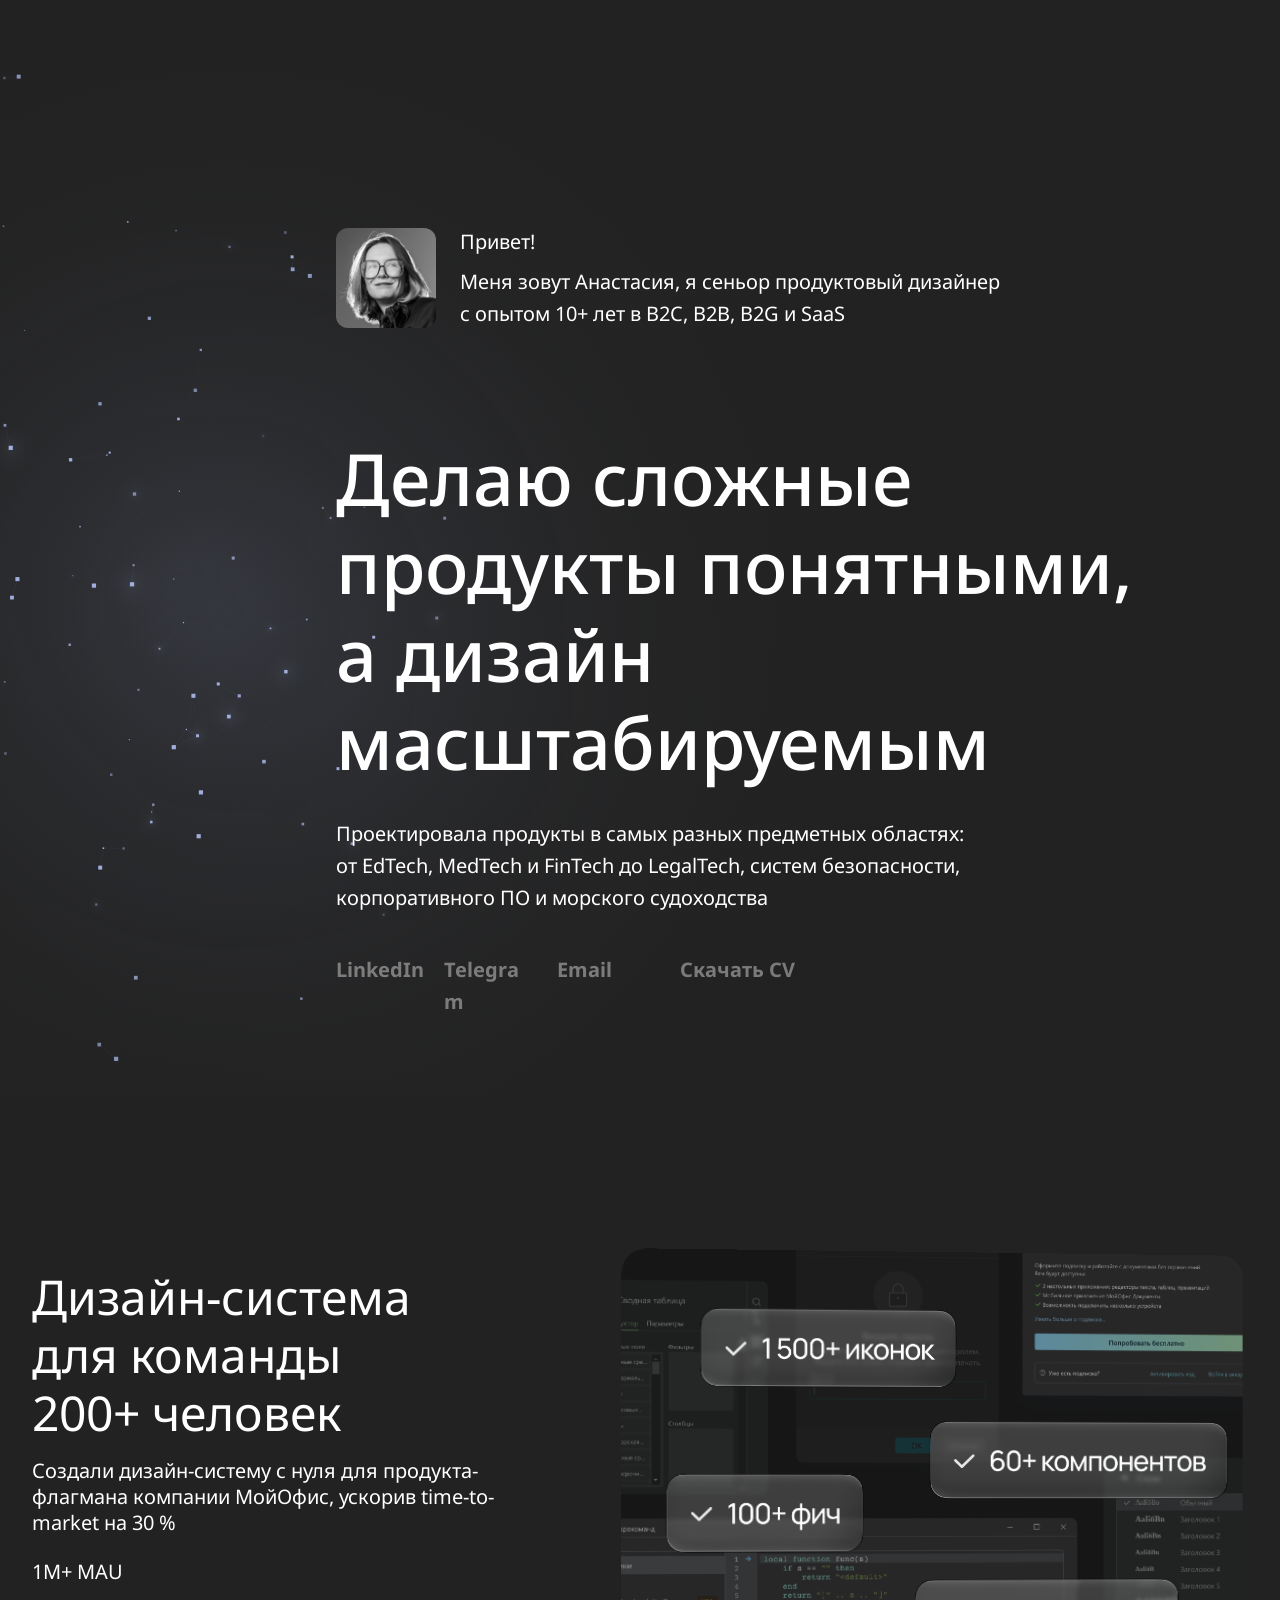
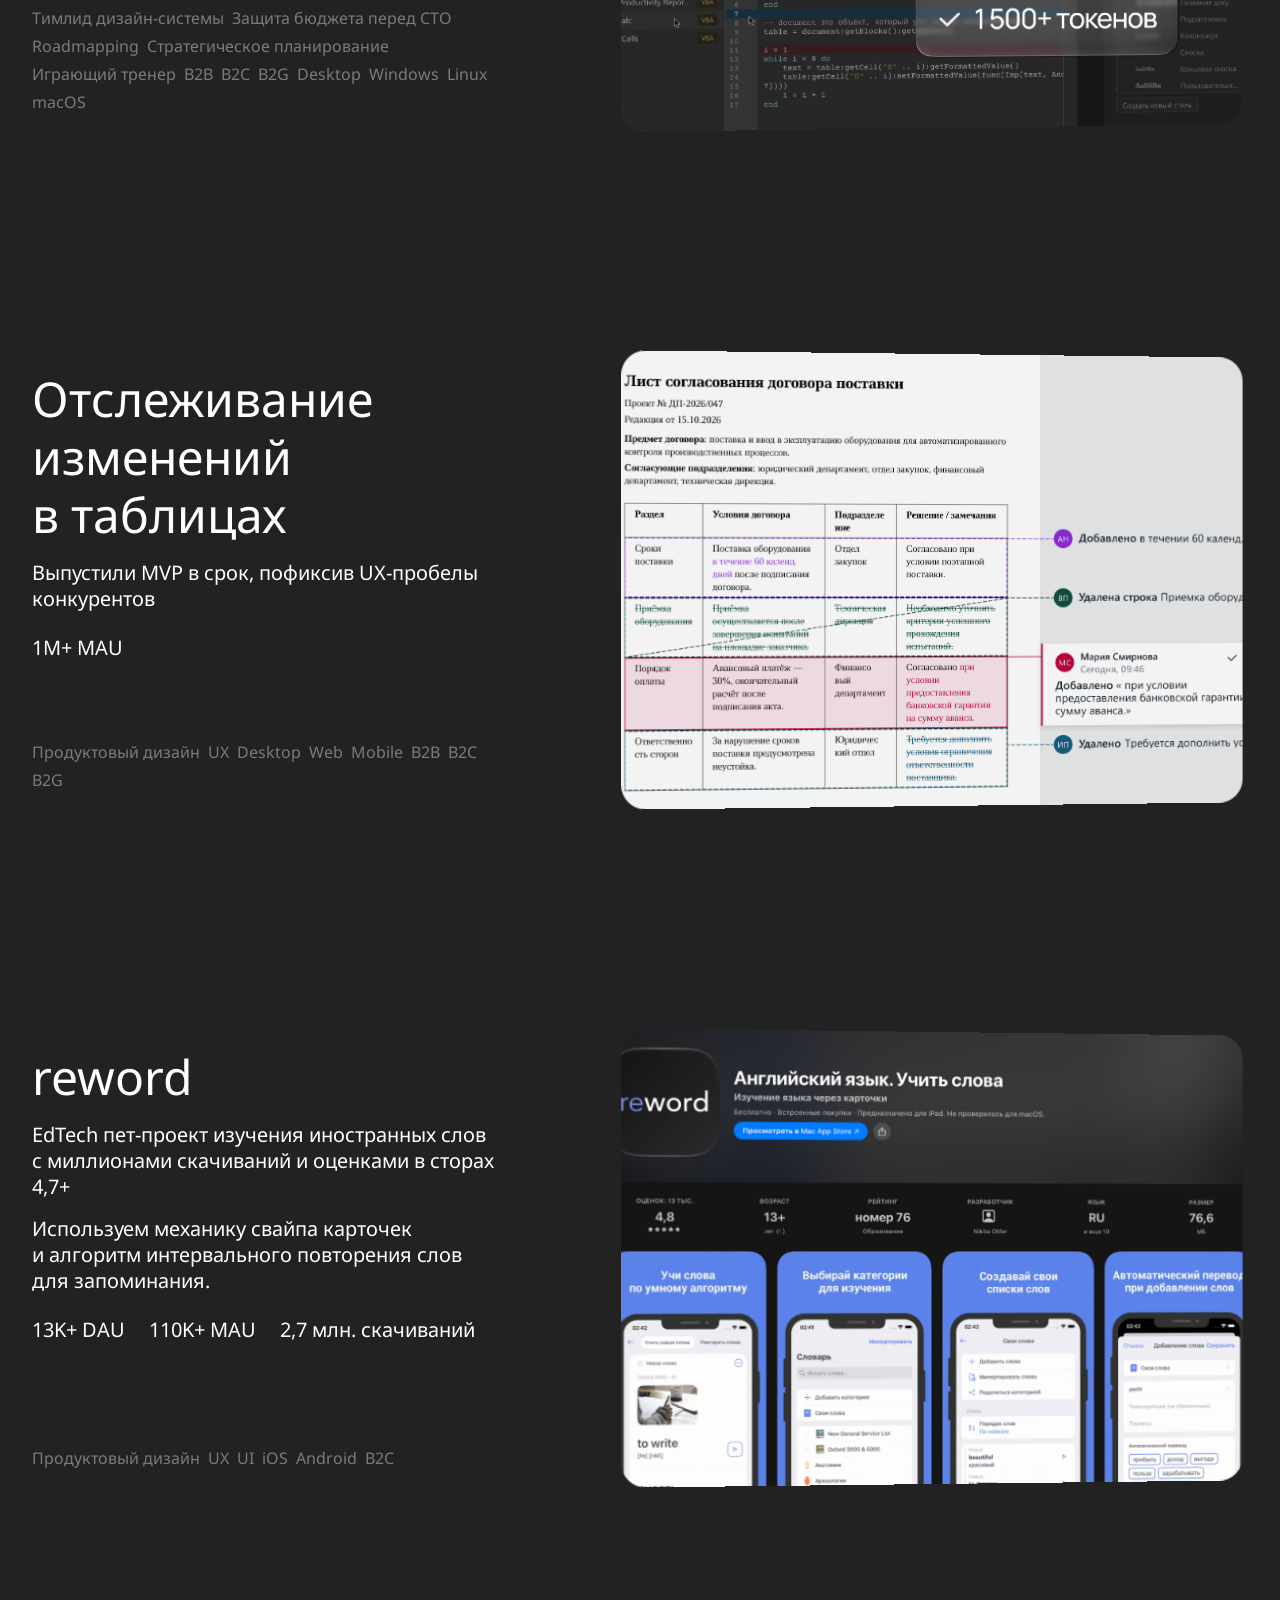
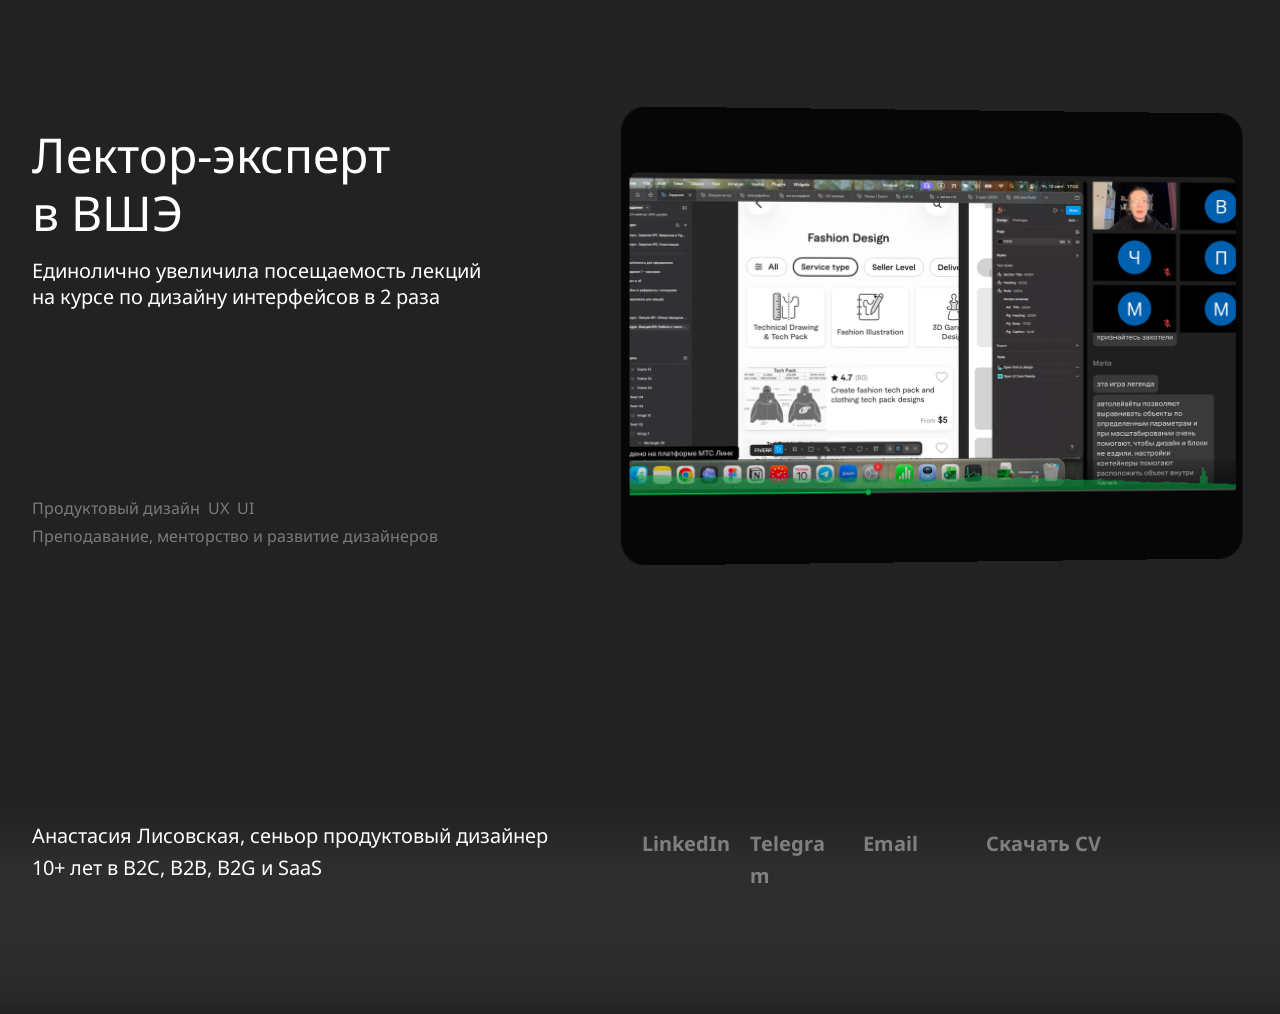
==== index.html @ 18bdf77b "feat: add confined cursor-reactive cloud animation" ====
<!doctype html>
<html lang="ru">
<head>
  <meta charset="UTF-8">
  <meta name="viewport" content="width=device-width, initial-scale=1">
  <meta name="description" content="Анастасия Лисовская — Senior Product Designer. Делаю сложные продукты понятными, а&nbsp;дизайн масштабируемым.">
  <meta name="theme-color" content="#222222">
  <title>Анастасия Лисовская — Senior Product Designer</title>
  <link rel="preload" href="assets/noto-sans.ttf" as="font" type="font/ttf" crossorigin>
  <link rel="stylesheet" href="styles.css">
</head>
<body>
  <div class="page">
    <main>
      <section class="intro" id="cloud" aria-labelledby="intro-title">
        <canvas class="cloud-canvas" id="cloud-canvas" aria-hidden="true"></canvas>
        <div class="greeting">
          <div class="portrait" role="img" aria-label="Анастасия Лисовская"></div>
          <div class="greeting-text">
            <p>Привет!</p>
            <p>Меня зовут Анастасия, я&nbsp;сеньор продуктовый дизайнер <br class="greeting-break">с&nbsp;опытом 10+&nbsp;лет в&nbsp;B2C, B2B, B2G и&nbsp;SaaS</p>
          </div>
        </div>
        <h1 id="intro-title">Делаю сложные продукты понятными, а&nbsp;дизайн масштабируемым</h1>
        <p class="intro-description">Проектировала продукты в&nbsp;самых разных предметных областях: от&nbsp;EdTech, MedTech и&nbsp;FinTech до&nbsp;LegalTech, систем безопасности, корпоративного ПО и&nbsp;морского судоходства</p>
        <div class="contact-links intro-contacts">
          <a class="contact-button" href="https://www.linkedin.com/in/anastasiia-lisovskaia-design/" target="_blank" rel="noopener noreferrer">LinkedIn</a><a class="contact-button" href="https://t.me/stasy721" target="_blank" rel="noopener noreferrer">Telegram</a><a class="contact-button" href="mailto:anastasiia.lisovskaia.design@gmail.com" target="_blank" rel="noopener noreferrer">Email</a><button class="contact-button cv" type="button" aria-disabled="true">Скачать CV</button>
        </div>
      </section>

      <div class="projects">
        <article class="project" aria-labelledby="system-title">
          <div class="project-content">
            <div class="project-body">
              <div class="project-description">
                <h2 id="system-title">Дизайн-система для&nbsp;команды 200+&nbsp;человек</h2>
                <p>Создали дизайн-систему с&nbsp;нуля для&nbsp;продукта-флагмана компании МойОфис, ускорив time-to-market на&nbsp;30&nbsp;%</p>
              </div>
              <p class="project-metrics">1M+ MAU</p>
            </div>
            <ul class="project-tags"><li>Тимлид дизайн-системы</li><li>Защита бюджета перед CTO</li><li>Roadmapping</li><li>Стратегическое планирование</li><li>Играющий тренер</li><li>B2B</li><li>B2C</li><li>B2G</li><li>Desktop</li><li>Windows</li><li>Linux</li><li>macOS</li></ul>
          </div>
          <a class="project-image image-system" id="cardDS" href="https://anastasiia-lisovskaia-design.notion.site/200-Time-to-market-30-3a8b2e41e605806e9840cd276e166ae3" target="_blank" rel="noopener noreferrer" aria-label="Дизайн-система МойОфис" data-notion-tooltip><div class="image-layer"></div></a>
        </article>

        <article class="project" aria-labelledby="tracking-title">
          <div class="project-content">
            <div class="project-body">
              <div class="project-description">
                <h2 id="tracking-title">Отслеживание изменений в&nbsp;таблицах</h2>
                <p>Выпустили MVP в&nbsp;срок, пофиксив UX-пробелы конкурентов</p>
              </div>
              <p class="project-metrics">1M+ MAU</p>
            </div>
            <ul class="project-tags"><li>Продуктовый дизайн</li><li>UX</li><li>Desktop</li><li>Web</li><li>Mobile</li><li>B2B</li><li>B2C</li><li>B2G</li></ul>
          </div>
          <a class="project-image image-tracking" id="cardTable" href="https://anastasiia-lisovskaia-design.notion.site/MVP-UX-3e8b2e41e60580f89541f365554902d6" target="_blank" rel="noopener noreferrer" aria-label="Отслеживание изменений в&nbsp;таблице документа" data-notion-tooltip><div class="image-layer"></div></a>
        </article>

        <article class="project" aria-labelledby="reword-title">
          <div class="project-content">
            <div class="project-body">
              <div class="project-description">
                <h2 id="reword-title">reword</h2>
                <p>EdTech пет-проект изучения иностранных слов с&nbsp;миллионами скачиваний и&nbsp;оценками в&nbsp;сторах 4,7+</p>
                <p>Используем механику свайпа карточек и&nbsp;алгоритм интервального повторения слов для&nbsp;запоминания.</p>
              </div>
              <ul class="project-metrics"><li>13K+ DAU</li><li>110K+ MAU</li><li>2,7&nbsp;млн.&nbsp;скачиваний</li></ul>
            </div>
            <ul class="project-tags"><li>Продуктовый дизайн</li><li>UX</li><li>UI</li><li>iOS</li><li>Android</li><li>B2C</li></ul>
          </div>
          <a class="project-image image-reword" id="cardReword" href="https://reword.app/ru/en" target="_blank" rel="noopener noreferrer" aria-label="Приложение reword для&nbsp;изучения иностранных слов"><div class="image-layer"></div></a>
        </article>

        <article class="project" aria-labelledby="hse-title">
          <div class="project-content">
            <div class="project-body">
              <div class="project-description">
                <h2 id="hse-title">Лектор-эксперт в&nbsp;ВШЭ</h2>
                <p>Единолично увеличила посещаемость лекций на&nbsp;курсе по&nbsp;дизайну интерфейсов в&nbsp;2&nbsp;раза</p>
              </div>
            </div>
            <ul class="project-tags"><li>Продуктовый дизайн</li><li>UX</li><li>UI</li><li>Преподавание, менторство и&nbsp;развитие дизайнеров</li></ul>
          </div>
          <div class="project-image image-hse" id="cardHSE" role="img" aria-label="Лекция по&nbsp;дизайну интерфейсов в&nbsp;ВШЭ"><div class="image-layer"></div></div>
        </article>
      </div>
    </main>

    <footer class="footer">
      <p>Анастасия Лисовская, сеньор продуктовый дизайнер<br>10+&nbsp;лет в&nbsp;B2C, B2B, B2G и&nbsp;SaaS</p>
      <div class="contact-links">
        <a class="contact-button" href="https://www.linkedin.com/in/anastasiia-lisovskaia-design/" target="_blank" rel="noopener noreferrer">LinkedIn</a><a class="contact-button" href="https://t.me/stasy721" target="_blank" rel="noopener noreferrer">Telegram</a><a class="contact-button" href="mailto:anastasiia.lisovskaia.design@gmail.com" target="_blank" rel="noopener noreferrer">Email</a><button class="contact-button cv" type="button" aria-disabled="true">Скачать CV</button>
      </div>
    </footer>
  </div>
  <div class="card-tooltip" id="notion-tooltip" role="tooltip" hidden>Читать в&nbsp;Notion</div>
  <script src="assets/vanilla-tilt.min.js" defer></script>
  <script src="assets/interactions.js" defer></script>
  <script src="assets/cloud-animation.js" defer></script>
</body>
</html>
---- styles.css ----
@font-face {
  font-family: "Noto Sans";
  src: url("assets/noto-sans.ttf") format("truetype");
  font-style: normal;
  font-weight: 100 900;
  font-display: swap;
}

* { box-sizing: border-box; }

html {
  background: #222;
  color: #fff;
  font-family: "Noto Sans", system-ui, sans-serif;
  font-size: 20px;
  font-synthesis: none;
  line-height: 26px;
  -webkit-font-smoothing: antialiased;
  -moz-osx-font-smoothing: grayscale;
}

body, h1, h2, p, ul { margin: 0; }
ul { padding: 0; list-style: none; }
h2 { font-weight: 400; font-size: 48px; line-height: 58px; }

.page { max-width: 1440px; margin-inline: auto; overflow-wrap: anywhere; }

.intro {
  min-height: 976px;
  padding: 226px 32px 70px calc(32px + (100% - 64px) / 4);
}

.greeting {
  display: flex;
  align-items: center;
  gap: 24px;
  max-width: 680px;
}

.portrait {
  flex: 0 0 100px;
  width: 100px;
  height: 100px;
  border-radius: 12px;
  background: url("assets/anastasia.png") 25.926% 0% / 112.273% no-repeat;
}

.greeting-text {
  display: flex;
  flex: 1;
  flex-direction: column;
  gap: 8px;
  min-width: 0;
  line-height: 32px;
}

h1 {
  margin-top: 104px;
  font-size: 72px;
  font-weight: 500;
  line-height: 88px;
}

.intro-description { max-width: 688px; margin-top: 32px; line-height: 32px; }

.contact-links {
  display: flex;
  flex-wrap: wrap;
  align-items: flex-start;
  gap: 0 20px;
  font-weight: 700;
  line-height: 32px;
}

.contact-links .contact-button { flex-shrink: 0; padding-block: 8px; }
.contact-links .contact-button:nth-child(1) { width: 88px; }
.contact-links .contact-button:nth-child(2) { width: 93px; }
.contact-links .contact-button:nth-child(3) { width: 55px; }
.contact-links .contact-button:nth-child(4) { width: 115px; }
.contact-links .cv { margin-left: 48px; }
.intro-contacts { margin-top: 32px; }

.projects { display: grid; gap: 226px; margin: 156px 32px 0; }

.project {
  display: grid;
  grid-template-columns: minmax(0, 544fr) minmax(0, 704fr);
  column-gap: 9.302325581%;
  min-height: 452px;
}

.project-content {
  display: flex;
  flex-direction: column;
  justify-content: space-between;
  gap: 24px;
  min-width: 0;
  padding-block: 16px;
}

.project-tags {
  display: flex;
  flex-wrap: wrap;
  align-items: flex-start;
  gap: 8px;
  font-size: 16px;
  line-height: 20px;
  opacity: 0.4;
}

.project-body { display: flex; flex-direction: column; gap: 24px; }
.project-description { display: flex; flex-direction: column; gap: 16px; }
.project-metrics { display: flex; flex-wrap: wrap; gap: 12px 24px; line-height: 24px; }

.project-image {
  position: relative;
  align-self: stretch;
  width: 100%;
  height: 100%;
  overflow: hidden;
  border-radius: 24px;
  background: #3c3c3c;
}

.image-layer { position: absolute; inset: 0; background-position: 50%; background-size: cover; }

.image-tracking .image-layer {
  inset: -38.938% -33.736% -6.637% -32.884%;
  background-image: url("assets/tracking.png");
  opacity: 0.94;
}

.image-system .image-layer { background-image: url("assets/design-system.png"); }

.image-reword .image-layer {
  top: -1.327433628%;
  bottom: auto;
  height: 194.690265487%;
  background-image: url("assets/reword.png");
}

.image-hse { background: #060606; }
.image-hse .image-layer {
  inset: 14.381% 1.163% 14.159% 1.308%;
  border-radius: 8px;
  background-image: url("assets/hse.png");
}

.footer {
  display: grid;
  grid-template-columns: minmax(0, 656fr) minmax(0, 688fr);
  gap: 32px;
  min-height: 226px;
  margin-top: 226px;
  padding: 32px;
  background-image: linear-gradient(180deg in oklab, #222222 0.01%, 22.05%, #2d2d2d 32.41%, 92.07%, #222222 99.99%);
  line-height: 32px;
}

.footer p { max-width: 656px; }

@media (max-width: 1023px) {
  .greeting-break { display: none; }
  .intro { min-height: 0; padding: 126px 32px 70px; }
  .projects { gap: 126px; margin-top: 126px; }
  .project { grid-template-columns: minmax(0, 1fr); gap: 32px; min-height: 0; }
  .project-content { gap: 32px; }
  .project-image { height: auto; aspect-ratio: 688 / 452; }
  .footer { grid-template-columns: minmax(0, 1fr); gap: 24px; margin-top: 126px; }
}

@media (max-width: 767px) {
  .intro { padding: 64px 16px 0; }
  .greeting { flex-wrap: wrap; }
  .greeting-text { flex-basis: 210px; }
  h1 { margin-top: 56px; font-size: 32px; line-height: 40px; }
  h2 { font-size: 32px; line-height: 40px; }
  .contact-links { row-gap: 8px; }
  .contact-links .cv { margin-left: 0; }
  .projects { gap: 80px; margin: 80px 16px 0; }
  .footer { margin-top: 80px; padding: 32px 16px; }
}

.contact-button {
  border: 0;
  border-radius: 0;
  margin: 0;
  padding-inline: 0;
  background: none;
  color: inherit;
  font: inherit;
  text-align: left;
  text-decoration: none;
  opacity: 0.4;
  transition: opacity 200ms ease-out;
}

a.contact-button, a.project-image { cursor: pointer; }
a.project-image { color: inherit; text-decoration: none; }
.project-image.tilt-enabled { touch-action: none; -webkit-touch-callout: none; }
.page { overflow-x: clip; }
.contact-button:active, .contact-button:focus-visible { opacity: 1; }
.contact-button:focus-visible, a.project-image:focus-visible { outline: 2px solid currentColor; outline-offset: 4px; }

@media (hover: hover) and (pointer: fine) {
  .contact-button:hover { opacity: 1; }
}

@media (hover: none), (pointer: coarse) {
  .contact-button:active { transition: none; }
}

@media (prefers-reduced-motion: reduce) {
  .contact-button { transition: none; }
}

.card-tooltip {
  position: fixed;
  z-index: 1000;
  width: max-content;
  max-width: calc(100vw - 16px);
  padding: 6px 12px;
  border-radius: 4px;
  background: linear-gradient(90deg in oklab, #222222 0%, #272727 50%, #222222 100%);
  box-shadow: 0 2px 12px #00000066;
  color: #fff;
  font-size: 14px;
  font-weight: 400;
  line-height: 20px;
  pointer-events: none;
}

/* Ambient layer stays inside the first-slide cloud frame. */
.intro {
  position: relative;
  isolation: isolate;
  overflow: clip;
}

.cloud-canvas {
  position: absolute;
  inset: 0;
  z-index: -1;
  display: block;
  width: 100%;
  height: 100%;
  border-radius: inherit;
  pointer-events: none;
}
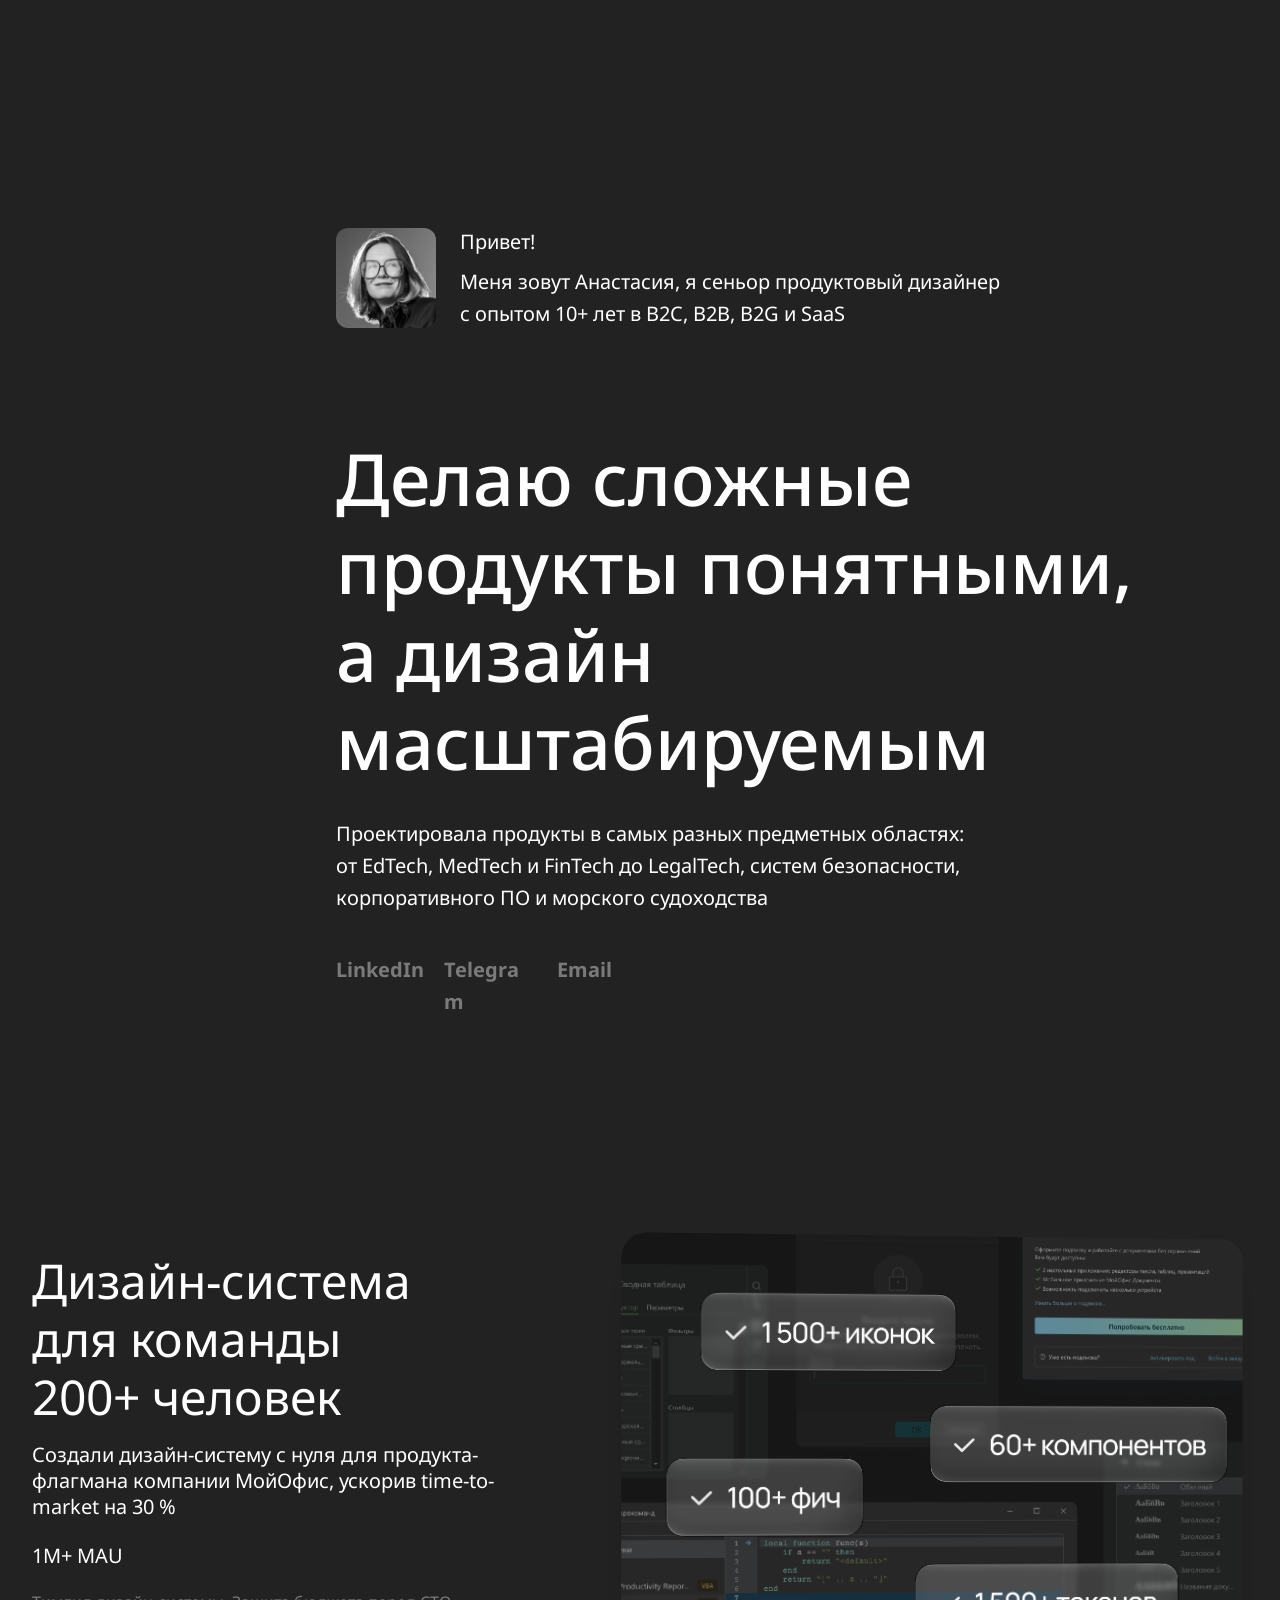
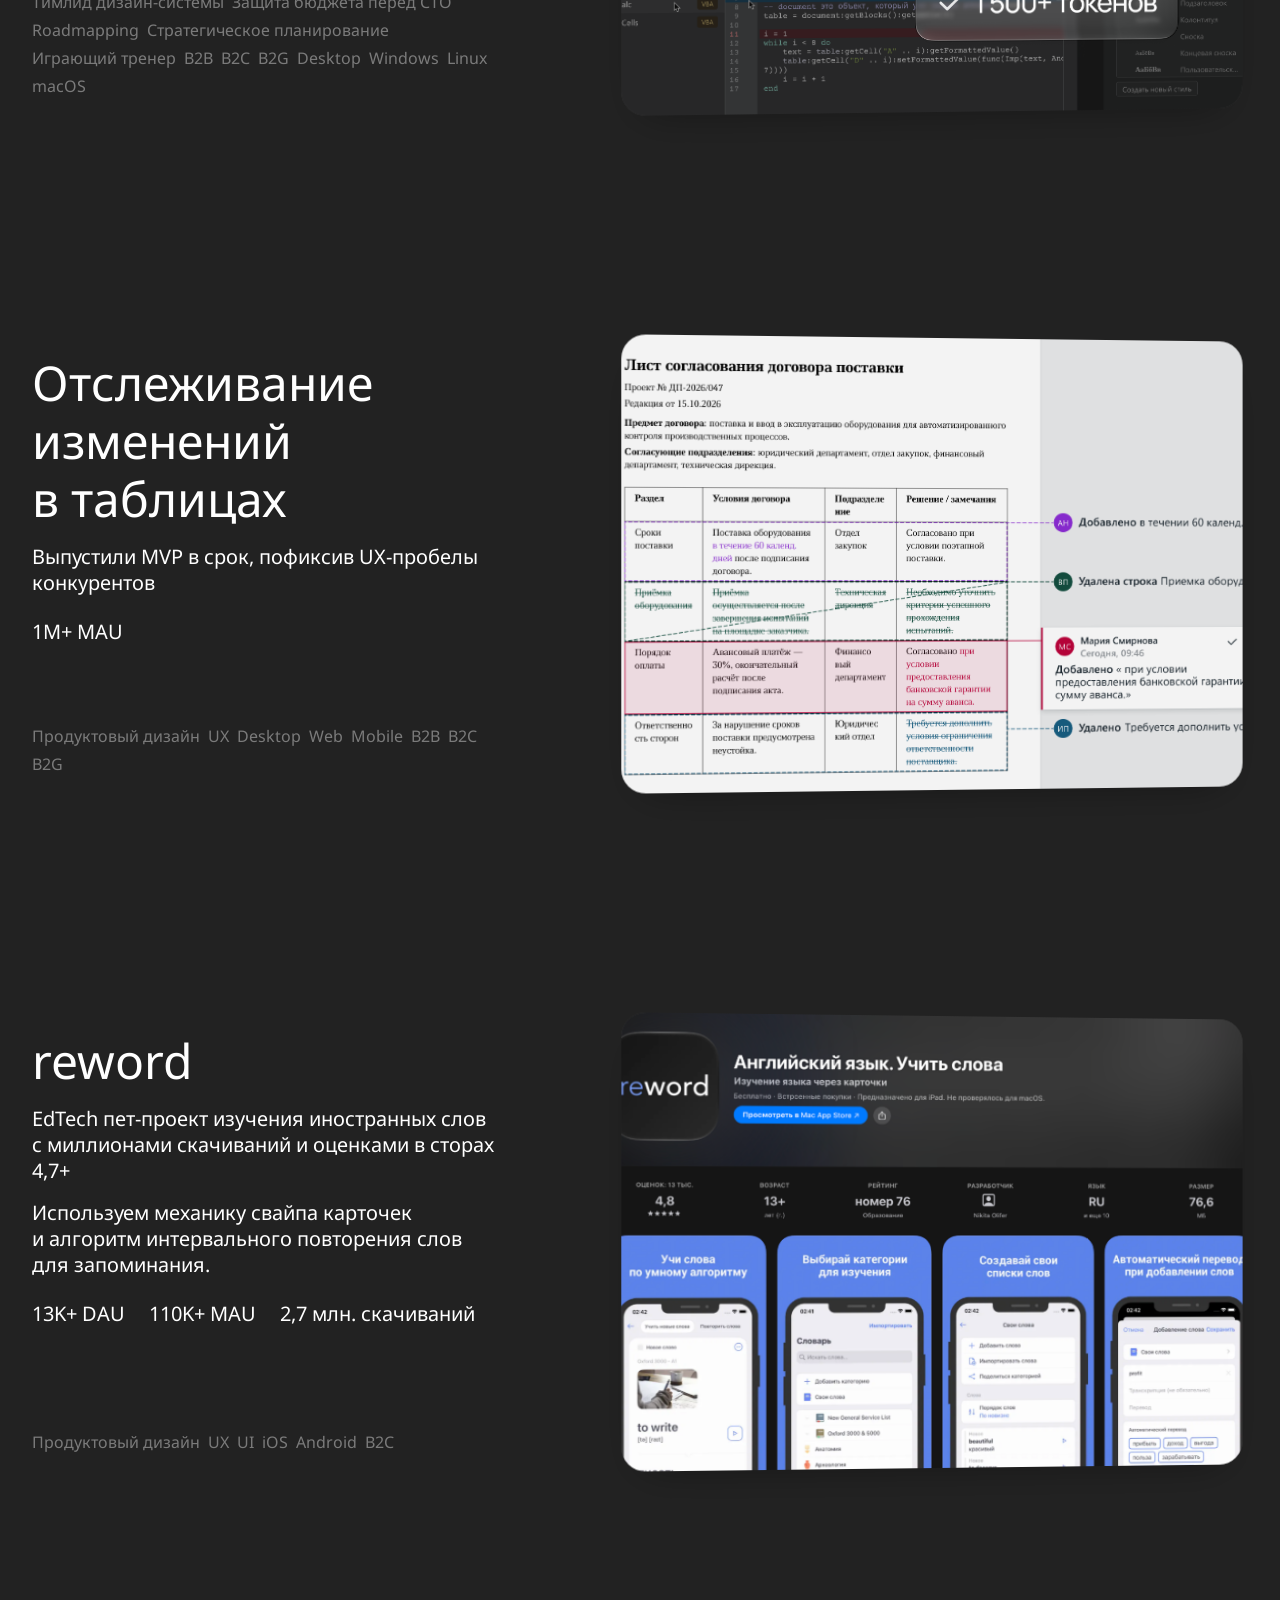
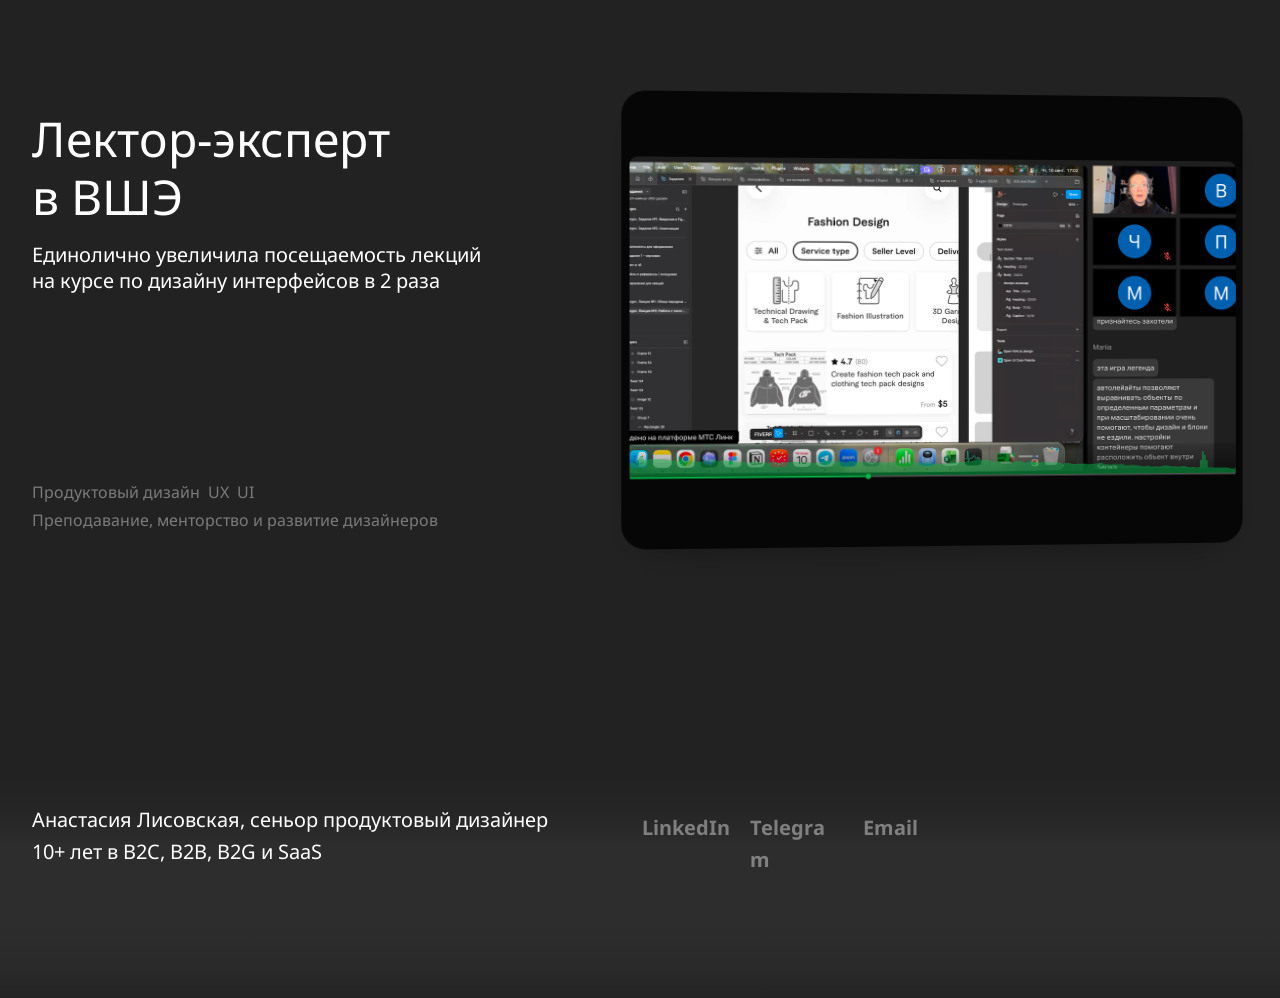
==== commit 1c67fd9b: "fix: remove download CV buttons and exclusive styles" ====
--- a/index.html
+++ b/index.html
@@ -24,7 +24,7 @@
         <h1 id="intro-title">Делаю сложные продукты понятными, а&nbsp;дизайн масштабируемым</h1>
         <p class="intro-description">Проектировала продукты в&nbsp;самых разных предметных областях: от&nbsp;EdTech, MedTech и&nbsp;FinTech до&nbsp;LegalTech, систем безопасности, корпоративного ПО и&nbsp;морского судоходства</p>
         <div class="contact-links intro-contacts">
-          <a class="contact-button" href="https://www.linkedin.com/in/anastasiia-lisovskaia-design/" target="_blank" rel="noopener noreferrer">LinkedIn</a><a class="contact-button" href="https://t.me/stasy721" target="_blank" rel="noopener noreferrer">Telegram</a><a class="contact-button" href="mailto:anastasiia.lisovskaia.design@gmail.com" target="_blank" rel="noopener noreferrer">Email</a><button class="contact-button cv" type="button" aria-disabled="true">Скачать CV</button>
+          <a class="contact-button" href="https://www.linkedin.com/in/anastasiia-lisovskaia-design/" target="_blank" rel="noopener noreferrer">LinkedIn</a><a class="contact-button" href="https://t.me/stasy721" target="_blank" rel="noopener noreferrer">Telegram</a><a class="contact-button" href="mailto:anastasiia.lisovskaia.design@gmail.com" target="_blank" rel="noopener noreferrer">Email</a>
         </div>
       </section>
 
@@ -90,7 +90,7 @@
     <footer class="footer">
       <p>Анастасия Лисовская, сеньор продуктовый дизайнер<br>10+&nbsp;лет в&nbsp;B2C, B2B, B2G и&nbsp;SaaS</p>
       <div class="contact-links">
-        <a class="contact-button" href="https://www.linkedin.com/in/anastasiia-lisovskaia-design/" target="_blank" rel="noopener noreferrer">LinkedIn</a><a class="contact-button" href="https://t.me/stasy721" target="_blank" rel="noopener noreferrer">Telegram</a><a class="contact-button" href="mailto:anastasiia.lisovskaia.design@gmail.com" target="_blank" rel="noopener noreferrer">Email</a><button class="contact-button cv" type="button" aria-disabled="true">Скачать CV</button>
+        <a class="contact-button" href="https://www.linkedin.com/in/anastasiia-lisovskaia-design/" target="_blank" rel="noopener noreferrer">LinkedIn</a><a class="contact-button" href="https://t.me/stasy721" target="_blank" rel="noopener noreferrer">Telegram</a><a class="contact-button" href="mailto:anastasiia.lisovskaia.design@gmail.com" target="_blank" rel="noopener noreferrer">Email</a>
       </div>
     </footer>
   </div>
--- a/styles.css
+++ b/styles.css
@@ -23,10 +23,10 @@
 ul { padding: 0; list-style: none; }
 h2 { font-weight: 400; font-size: 48px; line-height: 58px; }
 
-.page { max-width: 1440px; margin-inline: auto; overflow-wrap: anywhere; }
+.page { margin-inline: auto; overflow-wrap: anywhere; }
 
 .intro {
-  min-height: 976px;
+  min-height: 1032px;
   padding: 226px 32px 70px calc(32px + (100% - 64px) / 4);
 }
 
@@ -76,11 +76,9 @@
 .contact-links .contact-button:nth-child(1) { width: 88px; }
 .contact-links .contact-button:nth-child(2) { width: 93px; }
 .contact-links .contact-button:nth-child(3) { width: 55px; }
-.contact-links .contact-button:nth-child(4) { width: 115px; }
-.contact-links .cv { margin-left: 48px; }
 .intro-contacts { margin-top: 32px; }
 
-.projects { display: grid; gap: 226px; margin: 156px 32px 0; }
+.projects { display: grid; gap: 226px; margin: 140px 32px 0; }
 
 .project {
   display: grid;
@@ -119,6 +117,7 @@
   height: 100%;
   overflow: hidden;
   border-radius: 24px;
+  box-shadow: 0 16px 44px -20px #00000066;
   background: #3c3c3c;
 }
 
@@ -133,9 +132,7 @@
 .image-system .image-layer { background-image: url("assets/design-system.png"); }
 
 .image-reword .image-layer {
-  top: -1.327433628%;
-  bottom: auto;
-  height: 194.690265487%;
+  inset: -1.327% 0 -93.363%;
   background-image: url("assets/reword.png");
 }
 
@@ -176,7 +173,6 @@
   h1 { margin-top: 56px; font-size: 32px; line-height: 40px; }
   h2 { font-size: 32px; line-height: 40px; }
   .contact-links { row-gap: 8px; }
-  .contact-links .cv { margin-left: 0; }
   .projects { gap: 80px; margin: 80px 16px 0; }
   .footer { margin-top: 80px; padding: 32px 16px; }
 }
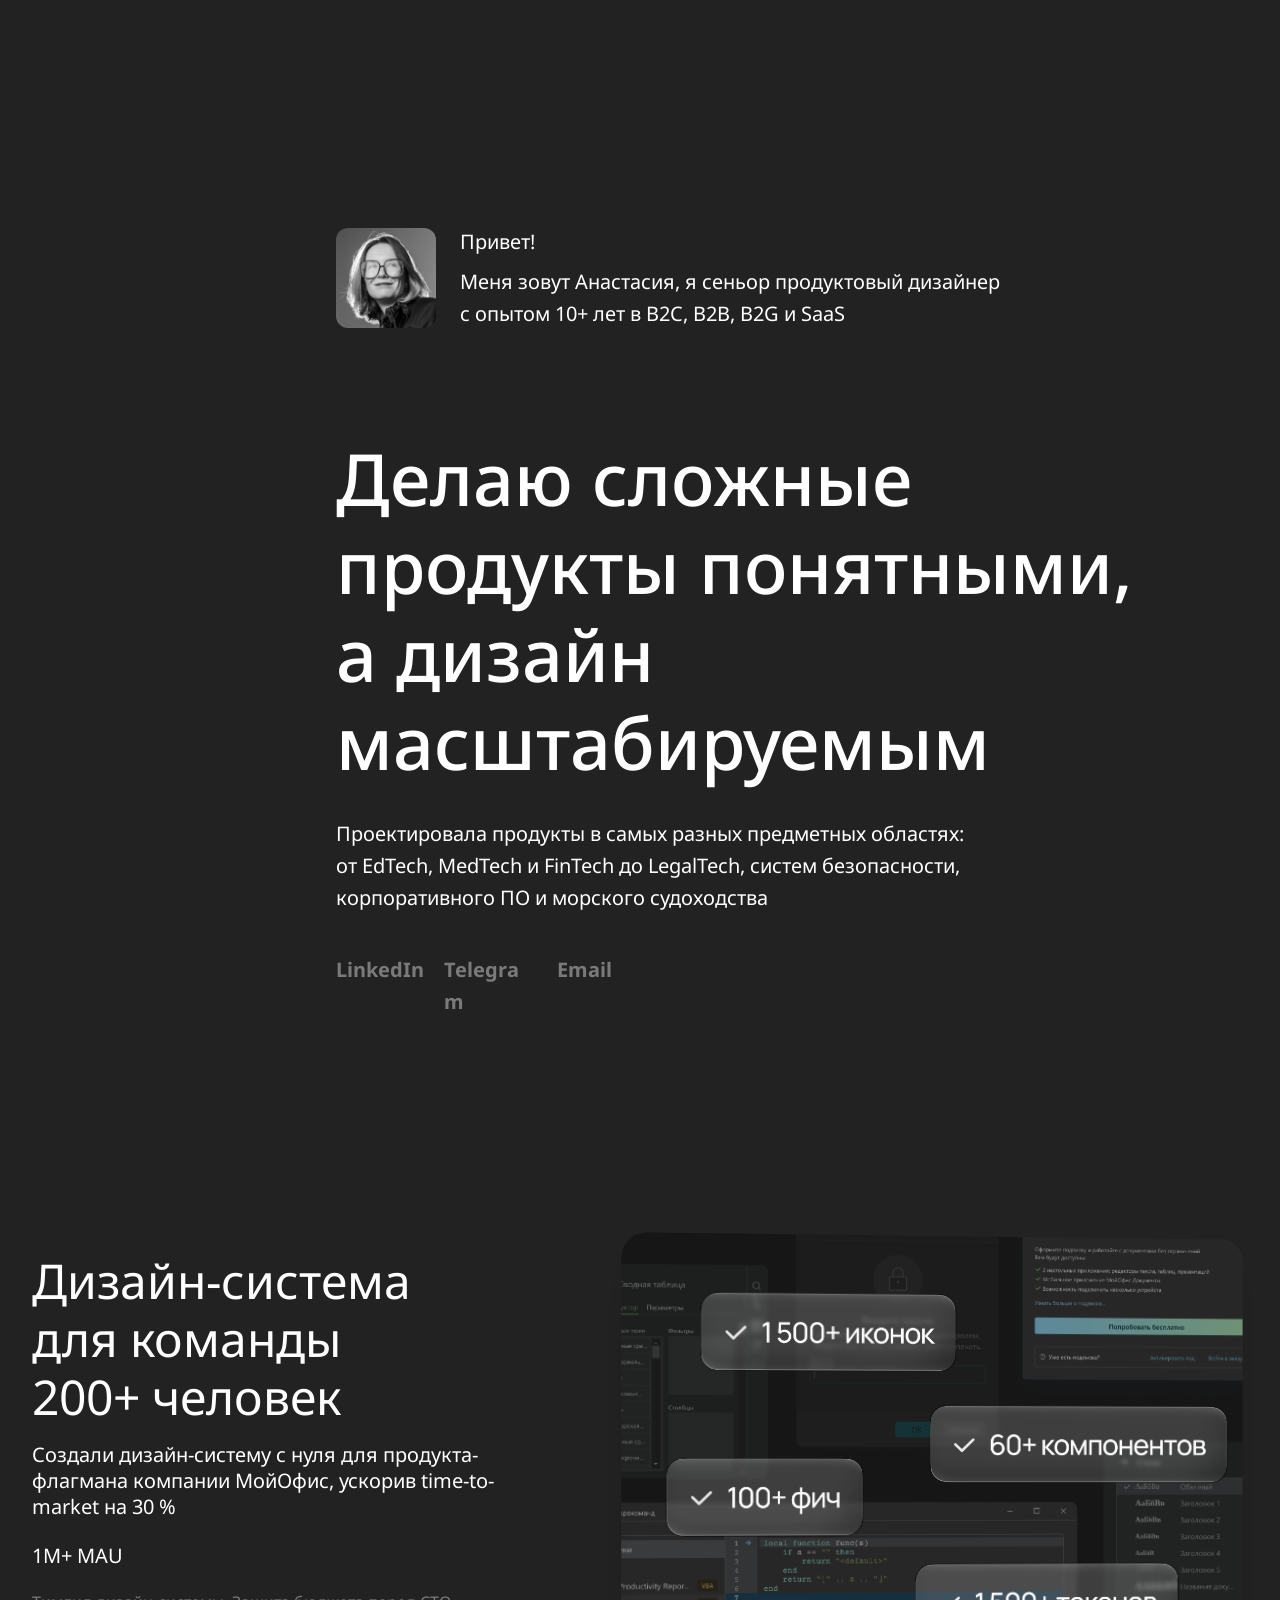
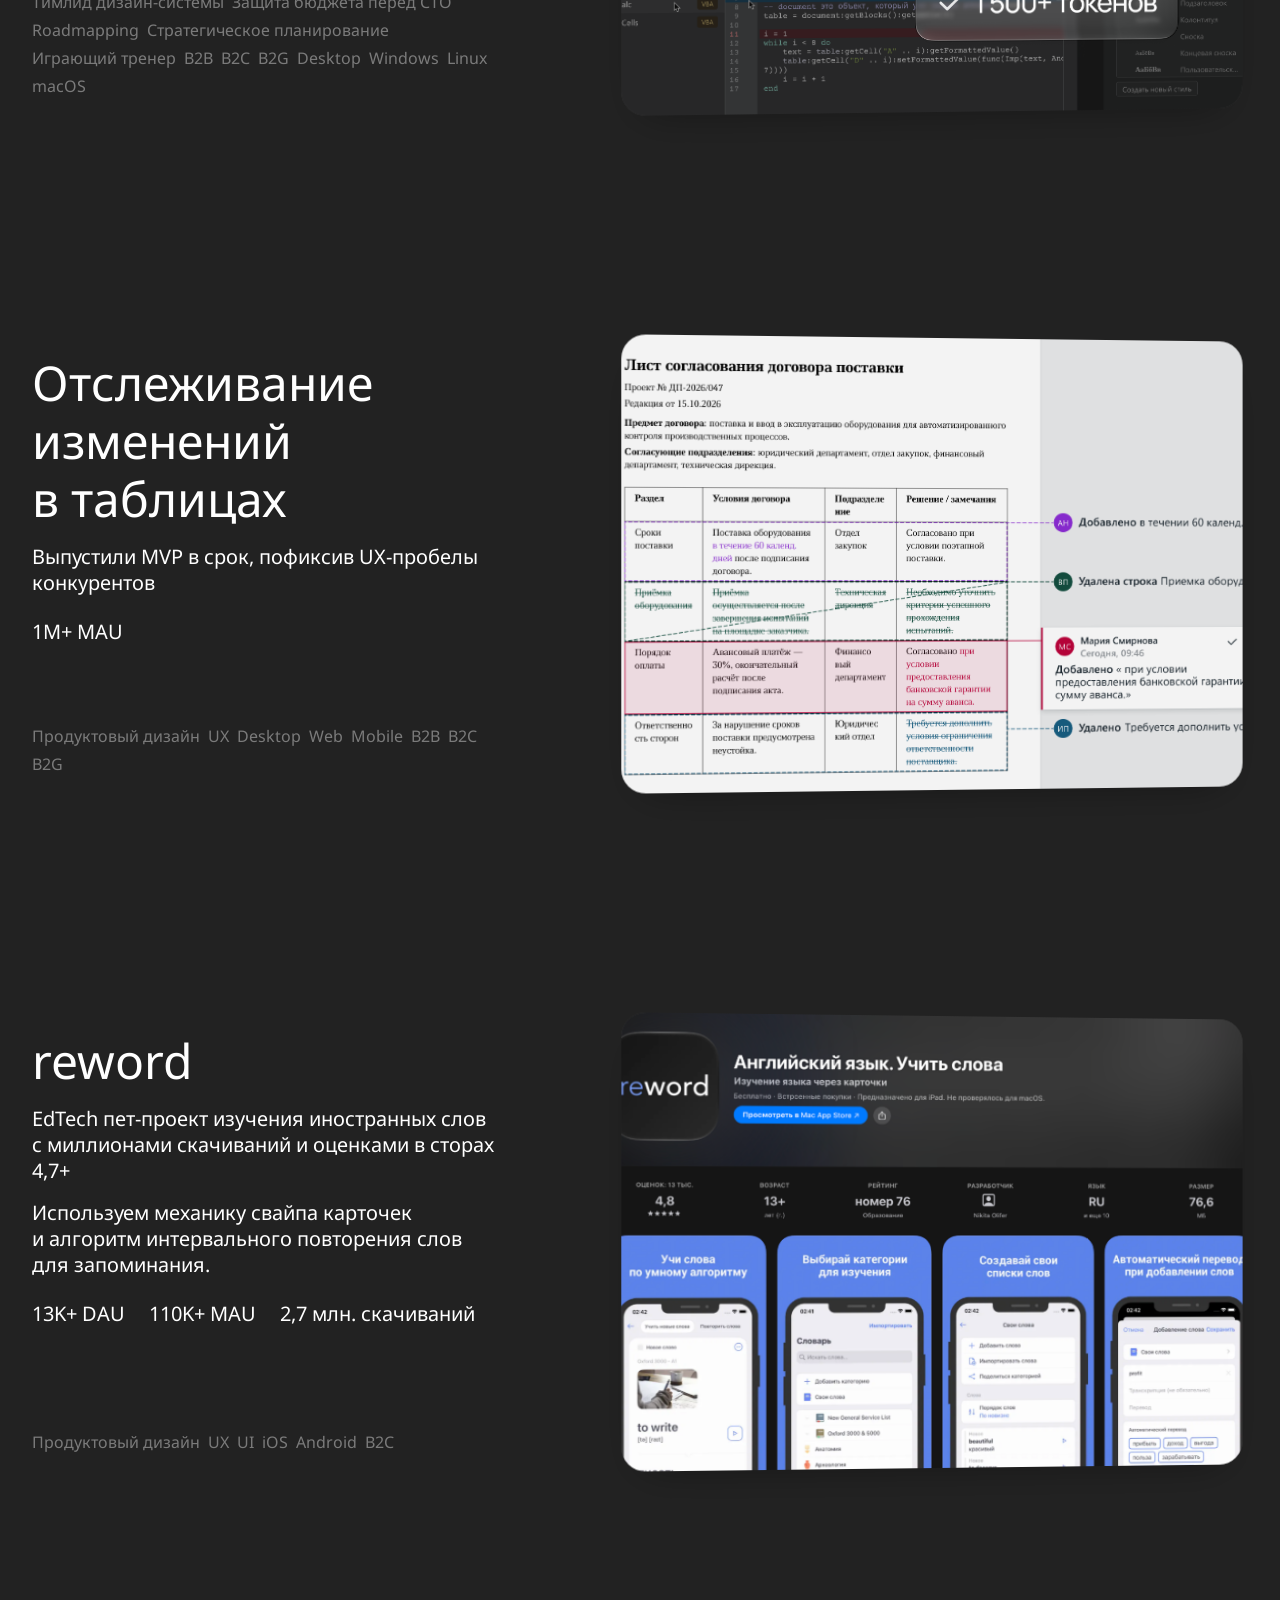
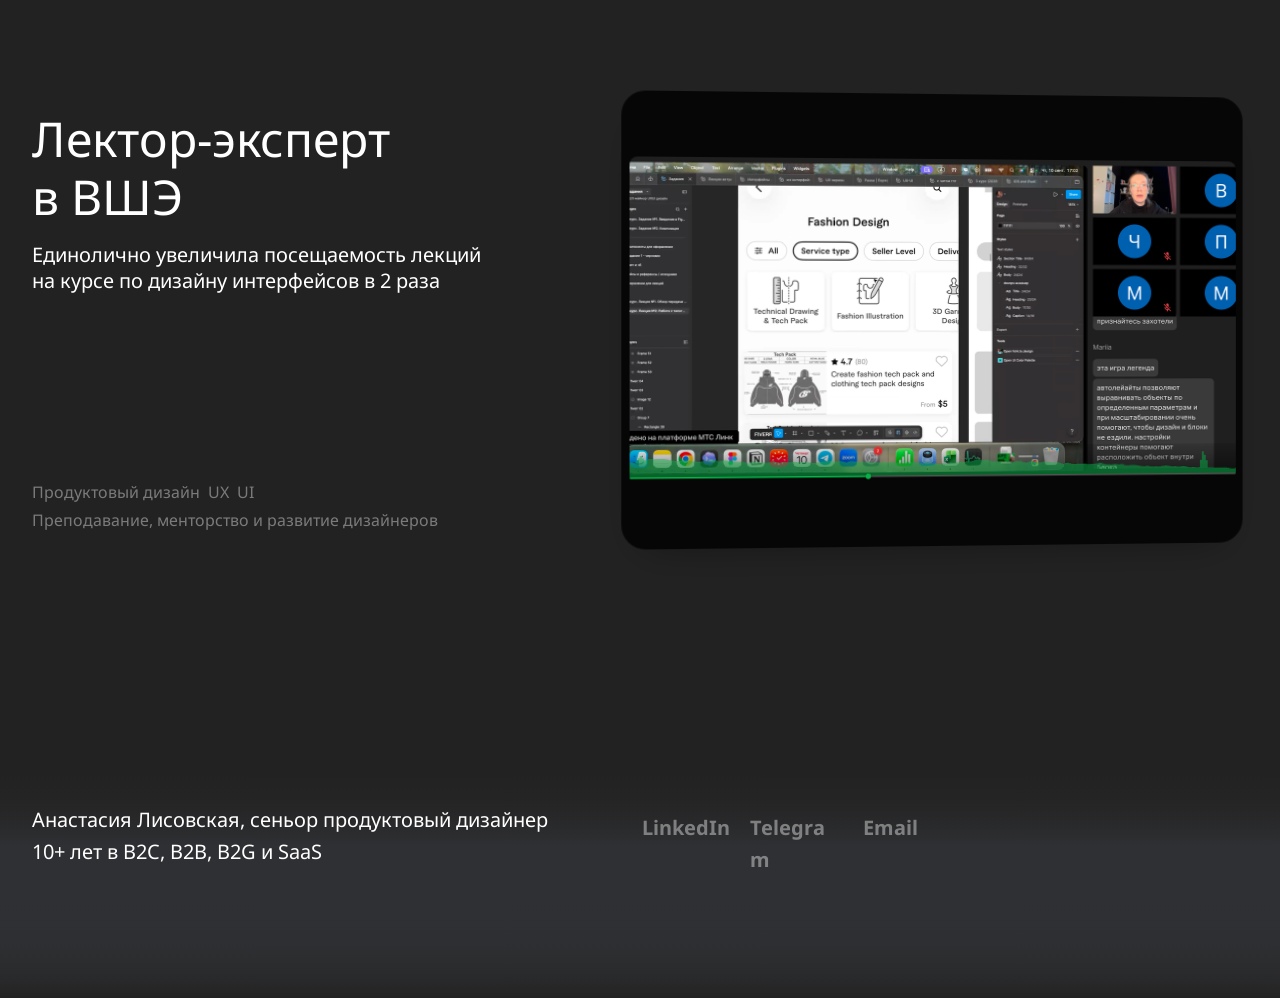
==== commit 71902c8a: "Mobile layout and animation fixes" ====
--- a/index.html
+++ b/index.html
@@ -69,7 +69,7 @@
             </div>
             <ul class="project-tags"><li>Продуктовый дизайн</li><li>UX</li><li>UI</li><li>iOS</li><li>Android</li><li>B2C</li></ul>
           </div>
-          <a class="project-image image-reword" id="cardReword" href="https://reword.app/ru/en" target="_blank" rel="noopener noreferrer" aria-label="Приложение reword для&nbsp;изучения иностранных слов"><div class="image-layer"></div></a>
+          <a class="project-image image-reword" id="cardReword" href="https://reword.app/ru/en" target="_blank" rel="noopener noreferrer" aria-label="Приложение reword для&nbsp;изучения иностранных слов" data-tooltip-text="Открыть сайт"><div class="image-layer"></div></a>
         </article>
 
         <article class="project" aria-labelledby="hse-title">
@@ -88,7 +88,7 @@
     </main>
 
     <footer class="footer">
-      <p>Анастасия Лисовская, сеньор продуктовый дизайнер<br>10+&nbsp;лет в&nbsp;B2C, B2B, B2G и&nbsp;SaaS</p>
+      <p>Анастасия Лисовская<span class="footer-name-separator">, </span><br class="footer-name-break">сеньор продуктовый дизайнер<br>10+&nbsp;лет в&nbsp;B2C, B2B, B2G и&nbsp;SaaS</p>
       <div class="contact-links">
         <a class="contact-button" href="https://www.linkedin.com/in/anastasiia-lisovskaia-design/" target="_blank" rel="noopener noreferrer">LinkedIn</a><a class="contact-button" href="https://t.me/stasy721" target="_blank" rel="noopener noreferrer">Telegram</a><a class="contact-button" href="mailto:anastasiia.lisovskaia.design@gmail.com" target="_blank" rel="noopener noreferrer">Email</a>
       </div>
--- a/styles.css
+++ b/styles.css
@@ -133,6 +133,7 @@
 
 .image-reword .image-layer {
   inset: -1.327% 0 -93.363%;
+  background-position: 50% 0;
   background-image: url("assets/reword.png");
 }
 
@@ -150,11 +151,12 @@
   min-height: 226px;
   margin-top: 226px;
   padding: 32px;
-  background-image: linear-gradient(180deg in oklab, #222222 0.01%, 22.05%, #2d2d2d 32.41%, 92.07%, #222222 99.99%);
+  background-image: linear-gradient(180deg in oklab, #222222 0.01%, 22.05%, #2F3033 32.41%, 92.07%, #222222 99.99%);
   line-height: 32px;
 }
 
 .footer p { max-width: 656px; }
+.footer-name-break { display: none; }
 
 @media (max-width: 1023px) {
   .greeting-break { display: none; }
@@ -167,14 +169,28 @@
 }
 
 @media (max-width: 767px) {
-  .intro { padding: 64px 16px 0; }
-  .greeting { flex-wrap: wrap; }
-  .greeting-text { flex-basis: 210px; }
-  h1 { margin-top: 56px; font-size: 32px; line-height: 40px; }
-  h2 { font-size: 32px; line-height: 40px; }
-  .contact-links { row-gap: 8px; }
-  .projects { gap: 80px; margin: 80px 16px 0; }
-  .footer { margin-top: 80px; padding: 32px 16px; }
+  .page { --mobile-cloud-height: clamp(200px, calc(50vw + 12.5px), 400px); font-size: 14px; line-height: 20px; }
+  .intro { padding: var(--mobile-cloud-height) 32px 64px; }
+  .greeting { align-items: flex-start; gap: 16px; }
+  .portrait { flex-basis: 78px; width: 78px; height: 78px; }
+  .greeting-text { line-height: 20px; }
+  h1 { margin-top: 64px; font-size: 28px; font-weight: 600; line-height: 34px; }
+  h2 { font-size: 28px; line-height: 34px; }
+  .intro-description { margin-top: 8px; line-height: 20px; }
+  .intro-contacts { margin-top: 40px; }
+  .contact-links { gap: 8px 24px; font-size: 16px; line-height: 24px; }
+  .contact-links .contact-button:nth-child(n) { width: auto; padding-block: 12px; }
+  .projects { gap: 128px; margin: 64px 32px 0; }
+  .project, .project-content { gap: 24px; }
+  .project-metrics { line-height: 20px; }
+  .project-tags { font-size: 14px; line-height: 16px; }
+  .project-tags li { flex-shrink: 0; max-width: 100%; }
+  .project[aria-labelledby="tracking-title"] .project-description { gap: 8px; }
+  .project[aria-labelledby="tracking-title"] .project-body { gap: 16px; }
+  .project[aria-labelledby="hse-title"] .project-tags li:last-child { flex-basis: 100%; }
+  .footer { align-content: start; gap: 16px; margin-top: 126px; padding: 32px; line-height: 20px; }
+  .footer-name-separator { display: none; }
+  .footer-name-break { display: inline; }
 }
 
 .contact-button {
@@ -226,6 +242,13 @@
   pointer-events: none;
 }
 
+.card-tooltip[data-pointer="touch"] {
+  position: absolute;
+  left: 50%;
+  top: 50%;
+  transform: translate(-50%, -50%);
+}
+
 /* Ambient layer stays inside the first-slide cloud frame. */
 .intro {
   position: relative;
@@ -243,3 +266,9 @@
   border-radius: inherit;
   pointer-events: none;
 }
+
+@media (max-width: 767px) {
+  .cloud-canvas {
+    mask-image: linear-gradient(#000 70%, transparent);
+  }
+}
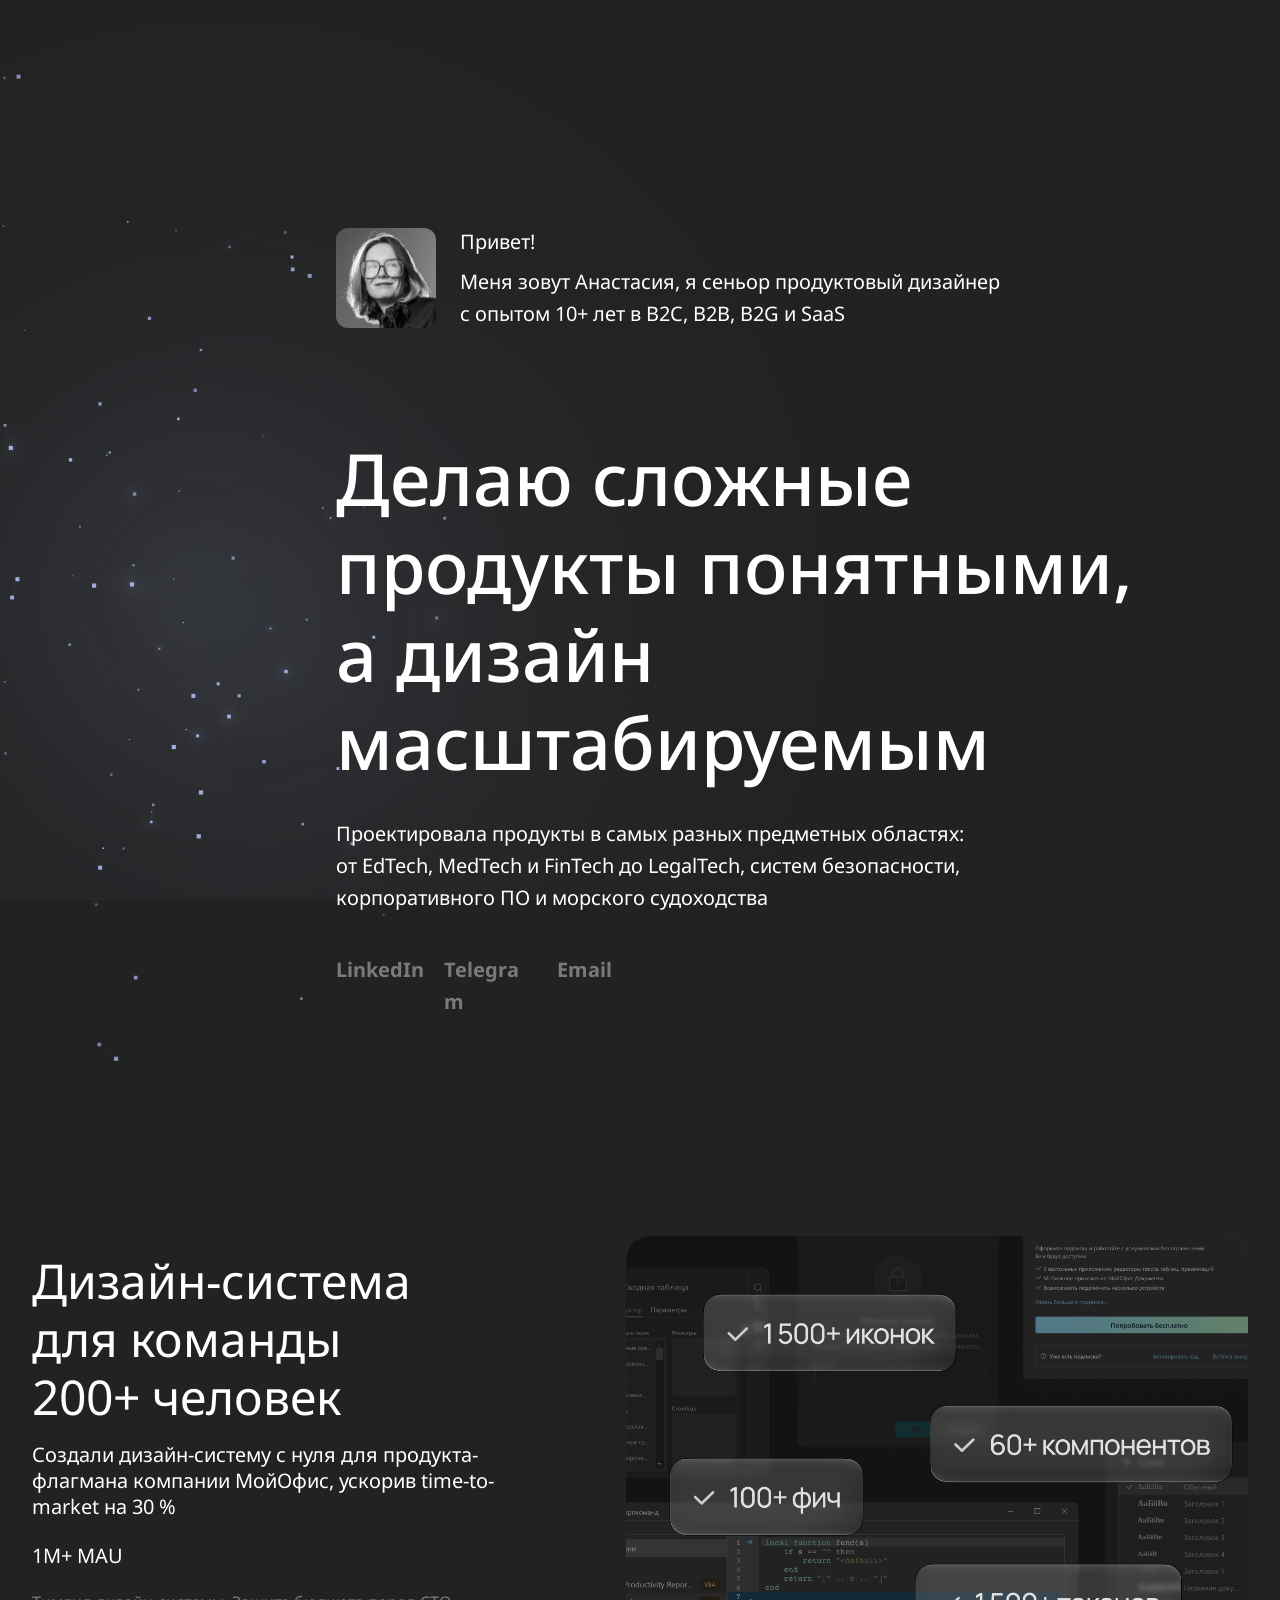
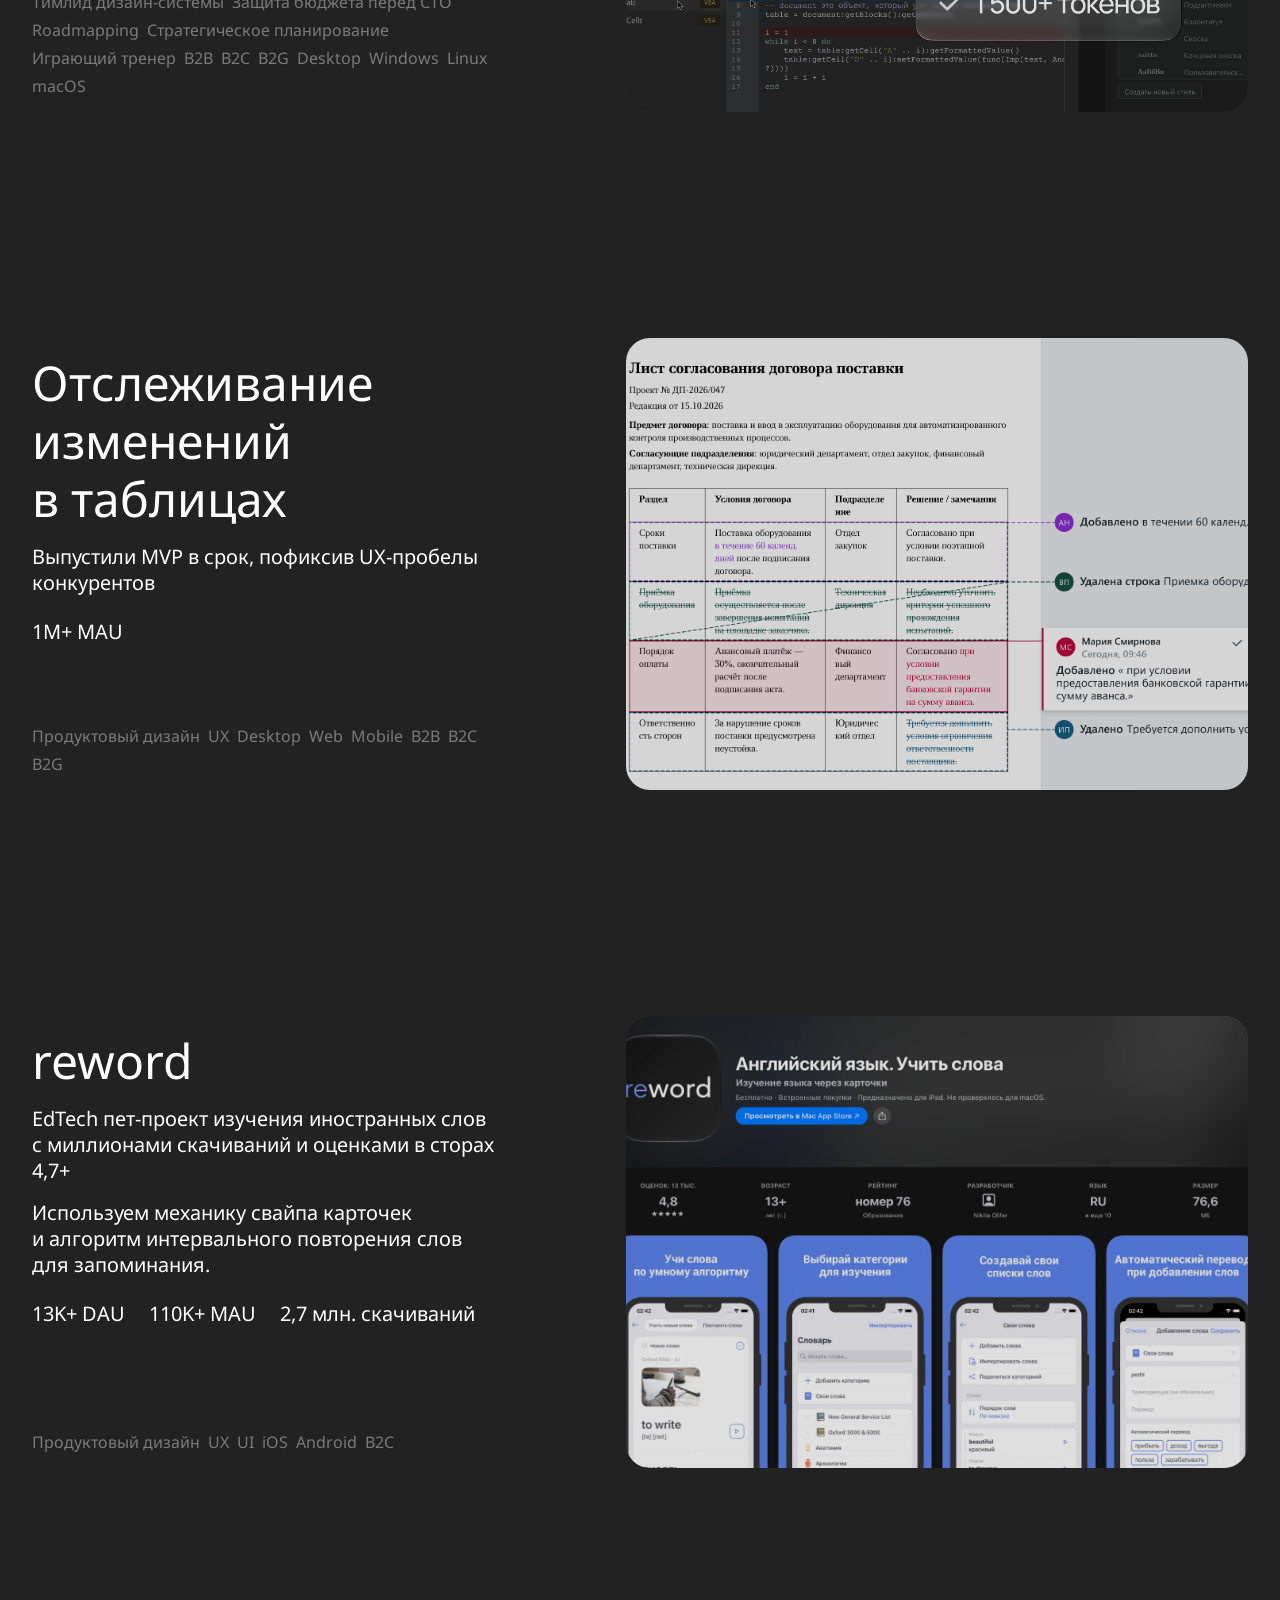
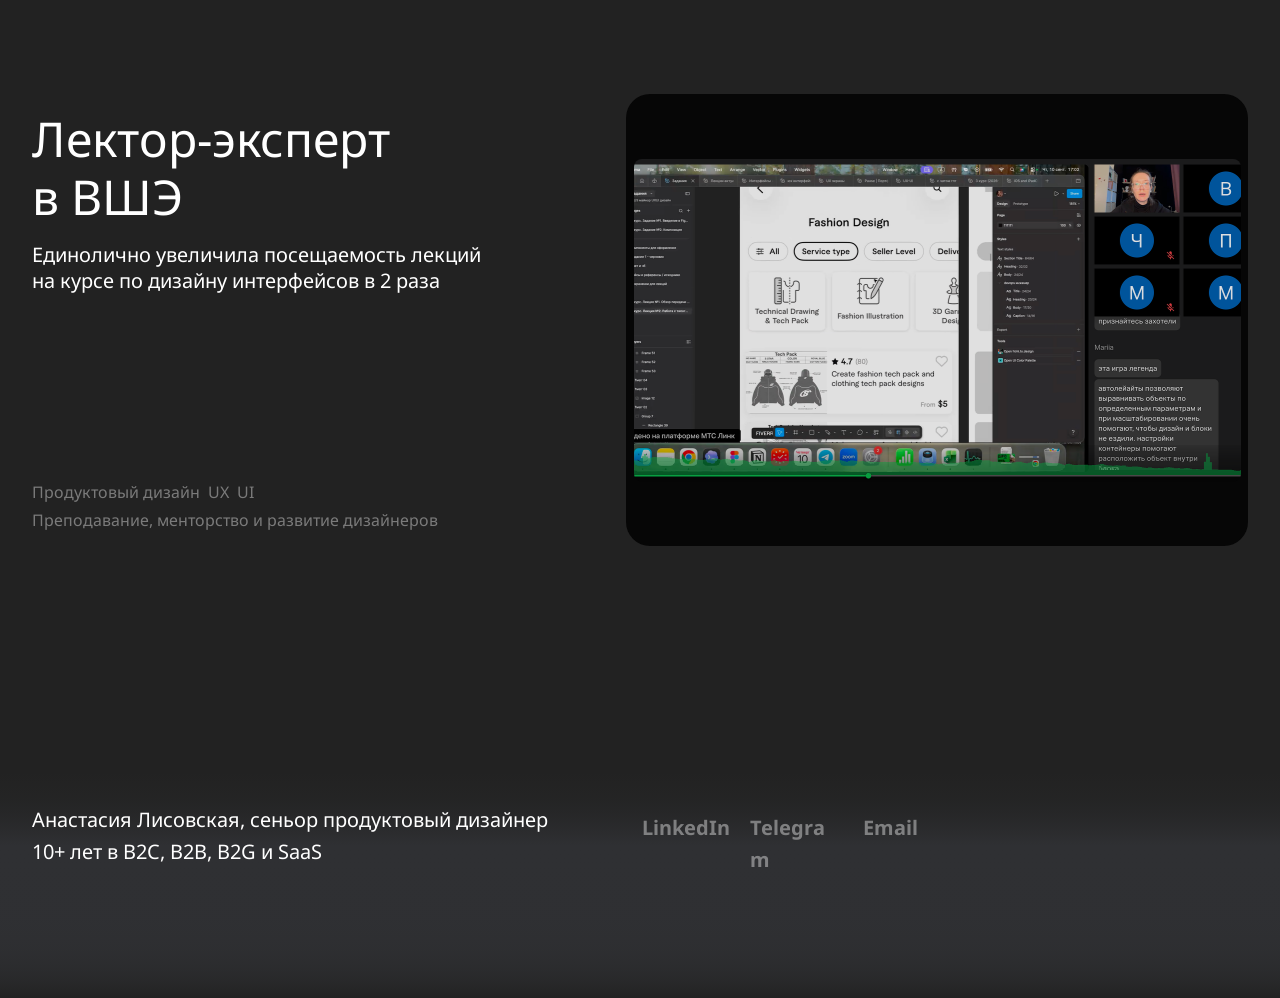
==== commit 6c530333: "cards agressive 3d fix to simple glow effect" ====
--- a/index.html
+++ b/index.html
@@ -10,6 +10,7 @@
   <link rel="stylesheet" href="styles.css">
 </head>
 <body>
+  <canvas class="page-glow" id="page-glow" aria-hidden="true"></canvas>
   <div class="page">
     <main>
       <section class="intro" id="cloud" aria-labelledby="intro-title">
@@ -95,7 +96,6 @@
     </footer>
   </div>
   <div class="card-tooltip" id="notion-tooltip" role="tooltip" hidden>Читать в&nbsp;Notion</div>
-  <script src="assets/vanilla-tilt.min.js" defer></script>
   <script src="assets/interactions.js" defer></script>
   <script src="assets/cloud-animation.js" defer></script>
 </body>
--- a/styles.css
+++ b/styles.css
@@ -20,6 +20,7 @@
 }
 
 body, h1, h2, p, ul { margin: 0; }
+body { isolation: isolate; }
 ul { padding: 0; list-style: none; }
 h2 { font-weight: 400; font-size: 48px; line-height: 58px; }
 
@@ -88,6 +89,8 @@
 }
 
 .project-content {
+  position: relative;
+  z-index: 1;
   display: flex;
   flex-direction: column;
   justify-content: space-between;
@@ -112,16 +115,17 @@
 
 .project-image {
   position: relative;
+  z-index: 1;
   align-self: stretch;
   width: 100%;
   height: 100%;
   overflow: hidden;
   border-radius: 24px;
-  box-shadow: 0 16px 44px -20px #00000066;
   background: #3c3c3c;
-}
-
-.image-layer { position: absolute; inset: 0; background-position: 50%; background-size: cover; }
+  transform-origin: center;
+}
+
+.image-layer { position: absolute; inset: 0; background-position: 50%; background-size: cover; filter: brightness(1); }
 
 .image-tracking .image-layer {
   inset: -38.938% -33.736% -6.637% -32.884%;
@@ -156,6 +160,7 @@
 }
 
 .footer p { max-width: 656px; }
+.footer > * { position: relative; z-index: 1; }
 .footer-name-break { display: none; }
 
 @media (max-width: 1023px) {
@@ -209,7 +214,6 @@
 
 a.contact-button, a.project-image { cursor: pointer; }
 a.project-image { color: inherit; text-decoration: none; }
-.project-image.tilt-enabled { touch-action: none; -webkit-touch-callout: none; }
 .page { overflow-x: clip; }
 .contact-button:active, .contact-button:focus-visible { opacity: 1; }
 .contact-button:focus-visible, a.project-image:focus-visible { outline: 2px solid currentColor; outline-offset: 4px; }
@@ -218,12 +222,18 @@
   .contact-button:hover { opacity: 1; }
 }
 
+@media (min-width: 768px) and (hover: hover) and (pointer: fine) {
+  .project-image { transition: transform 300ms ease; }
+  .project-image .image-layer { filter: brightness(0.88); transition: filter 300ms ease; }
+  .project-image:hover .image-layer { filter: brightness(1); }
+}
+
 @media (hover: none), (pointer: coarse) {
   .contact-button:active { transition: none; }
 }
 
 @media (prefers-reduced-motion: reduce) {
-  .contact-button { transition: none; }
+  .contact-button, .project-image, .project-image .image-layer { transition: none; }
 }
 
 .card-tooltip {
@@ -249,7 +259,16 @@
   transform: translate(-50%, -50%);
 }
 
-/* Ambient layer stays inside the first-slide cloud frame. */
+/* The existing light sits behind content; only the stars stay in Cloud. */
+.page-glow {
+  position: fixed;
+  inset: 0;
+  z-index: 0;
+  width: 100%;
+  height: 100%;
+  pointer-events: none;
+}
+
 .intro {
   position: relative;
   isolation: isolate;
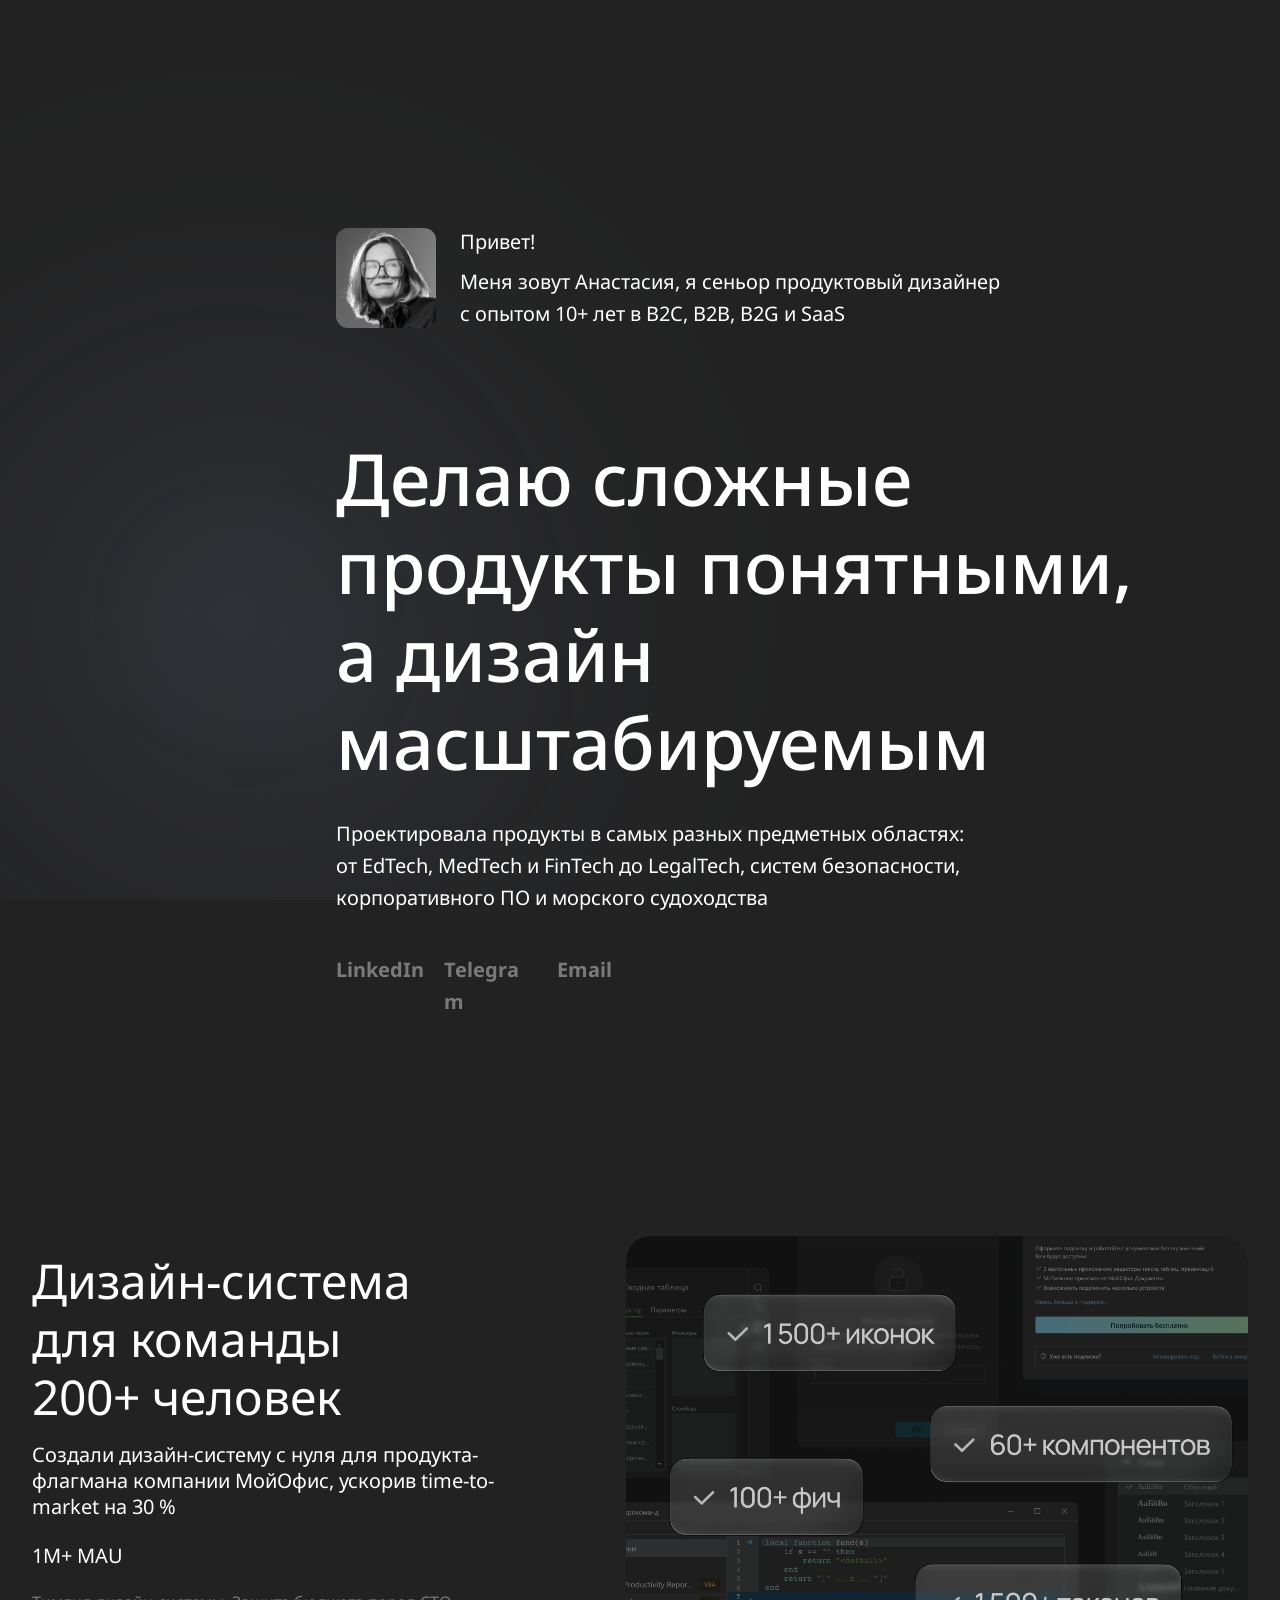
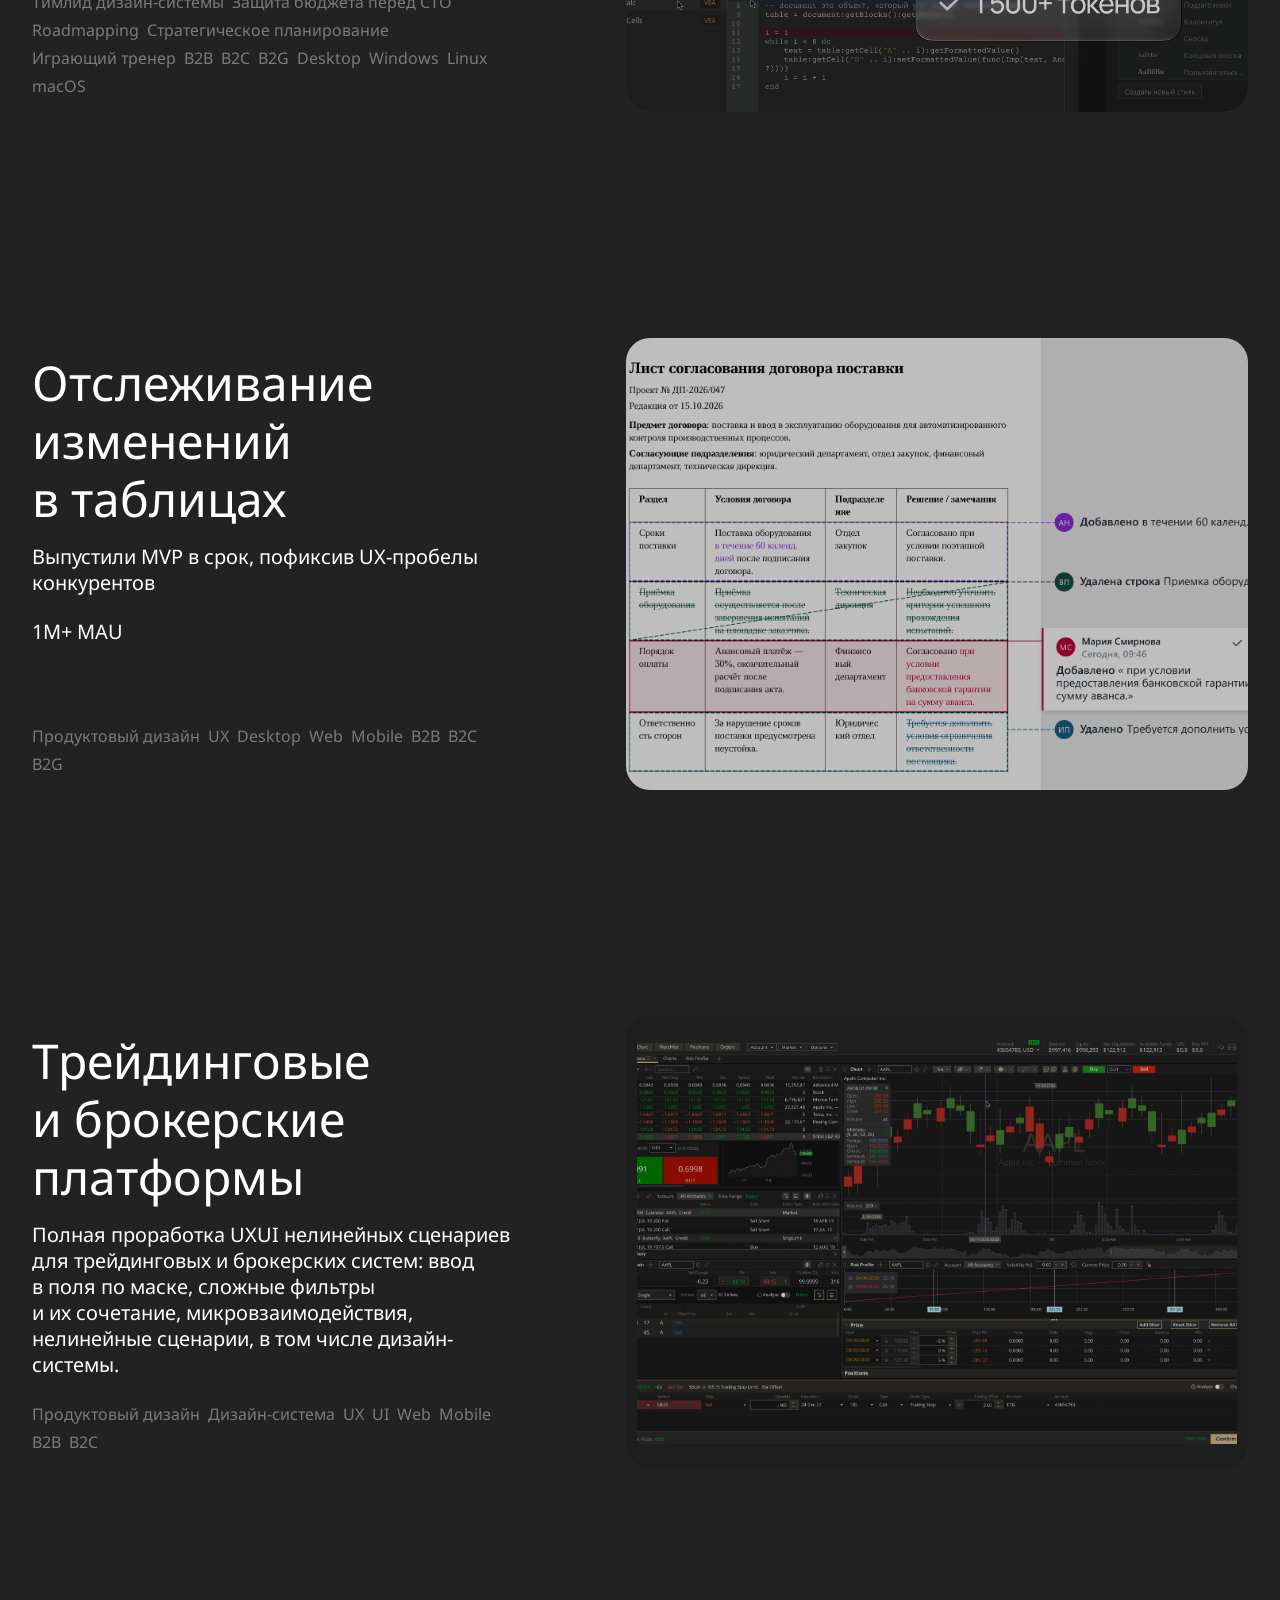
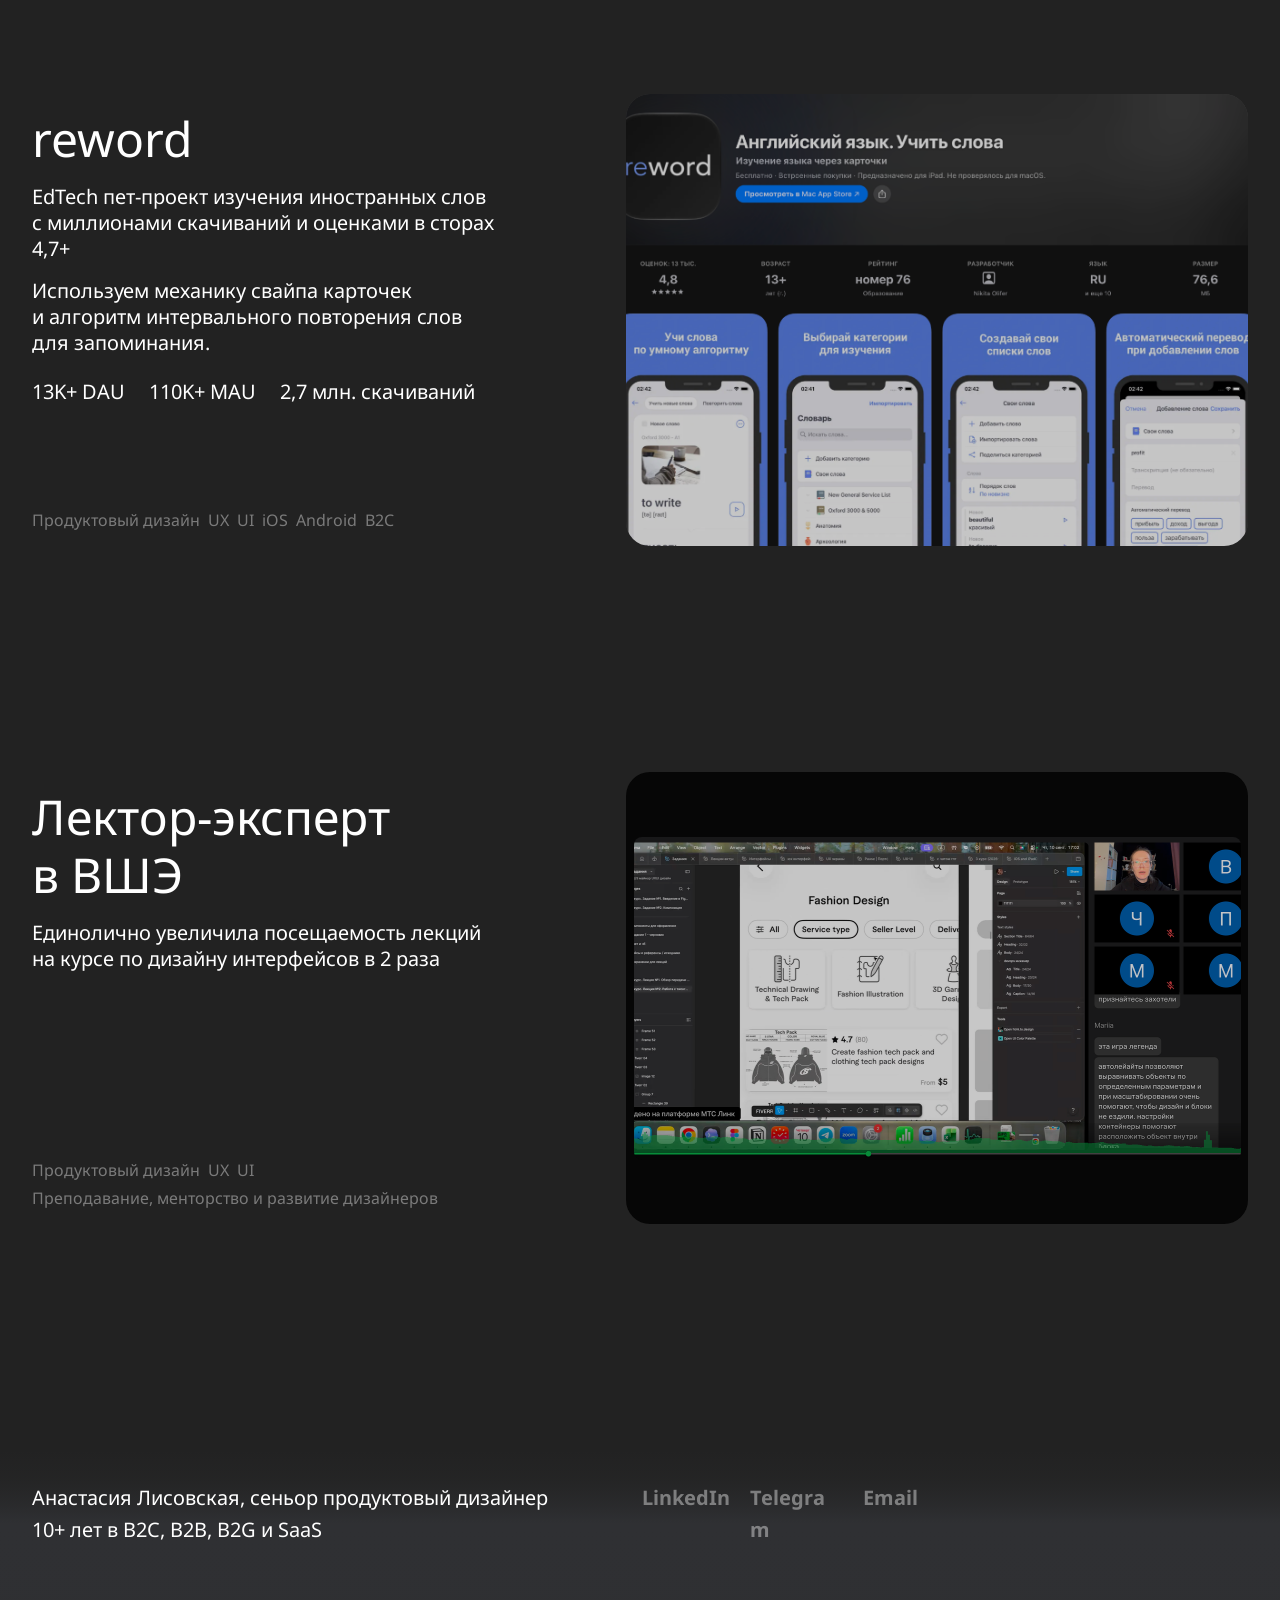
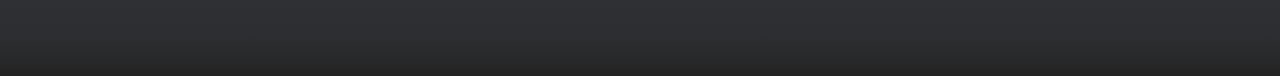
==== commit 072a89ac: "added trading card" ====
--- a/index.html
+++ b/index.html
@@ -58,6 +58,19 @@
           <a class="project-image image-tracking" id="cardTable" href="https://anastasiia-lisovskaia-design.notion.site/MVP-UX-3e8b2e41e60580f89541f365554902d6" target="_blank" rel="noopener noreferrer" aria-label="Отслеживание изменений в&nbsp;таблице документа" data-notion-tooltip><div class="image-layer"></div></a>
         </article>
 
+        <article class="project" aria-labelledby="fintech-title">
+          <div class="project-content">
+            <div class="project-body">
+              <div class="project-description">
+                <h2 id="fintech-title">Трейдинговые и&nbsp;брокерские платформы</h2>
+                <p>Полная проработка UXUI нелинейных сценариев для&nbsp;трейдинговых и&nbsp;брокерских систем: ввод в&nbsp;поля по&nbsp;маске, сложные фильтры и&nbsp;их&nbsp;сочетание, микровзаимодействия, нелинейные сценарии, в&nbsp;том&nbsp;числе дизайн-системы.</p>
+              </div>
+            </div>
+            <ul class="project-tags"><li>Продуктовый дизайн</li><li>Дизайн-система</li><li>UX</li><li>UI</li><li>Web</li><li>Mobile</li><li>B2B</li><li>B2C</li></ul>
+          </div>
+          <a class="project-image image-fintech" id="cardFintech" href="https://anastasiia-lisovskaia-design.notion.site/Fintech-413b2e41e605800a8e5ae4417bbd39fc" target="_blank" rel="noopener noreferrer" aria-label="Трейдинговые и брокерские платформы" data-notion-tooltip><div class="image-layer"></div></a>
+        </article>
+
         <article class="project" aria-labelledby="reword-title">
           <div class="project-content">
             <div class="project-body">
--- a/styles.css
+++ b/styles.css
@@ -113,12 +113,15 @@
 .project-description { display: flex; flex-direction: column; gap: 16px; }
 .project-metrics { display: flex; flex-wrap: wrap; gap: 12px 24px; line-height: 24px; }
 
+
 .project-image {
   position: relative;
+  align-self: stretch;
+  justify-self: end;
   z-index: 1;
-  align-self: stretch;
   width: 100%;
   height: 100%;
+  aspect-ratio: 688 / 452;
   overflow: hidden;
   border-radius: 24px;
   background: #3c3c3c;
@@ -134,6 +137,12 @@
 }
 
 .image-system .image-layer { background-image: url("assets/design-system.png"); }
+
+.image-fintech { background: #1e1e1e; }
+.image-fintech .image-layer {
+  inset: 5.31% 1.744%;
+  background-image: url("assets/fintech.png");
+}
 
 .image-reword .image-layer {
   inset: -1.327% 0 -93.363%;
@@ -162,6 +171,10 @@
 .footer p { max-width: 656px; }
 .footer > * { position: relative; z-index: 1; }
 .footer-name-break { display: none; }
+
+@media (min-width: 1024px) {
+  .footer .contact-links { top: -8px; }
+}
 
 @media (max-width: 1023px) {
   .greeting-break { display: none; }
@@ -224,7 +237,7 @@
 
 @media (min-width: 768px) and (hover: hover) and (pointer: fine) {
   .project-image { transition: transform 300ms ease; }
-  .project-image .image-layer { filter: brightness(0.88); transition: filter 300ms ease; }
+  .project-image .image-layer { filter: brightness(0.78); transition: filter 300ms ease; }
   .project-image:hover .image-layer { filter: brightness(1); }
 }
 
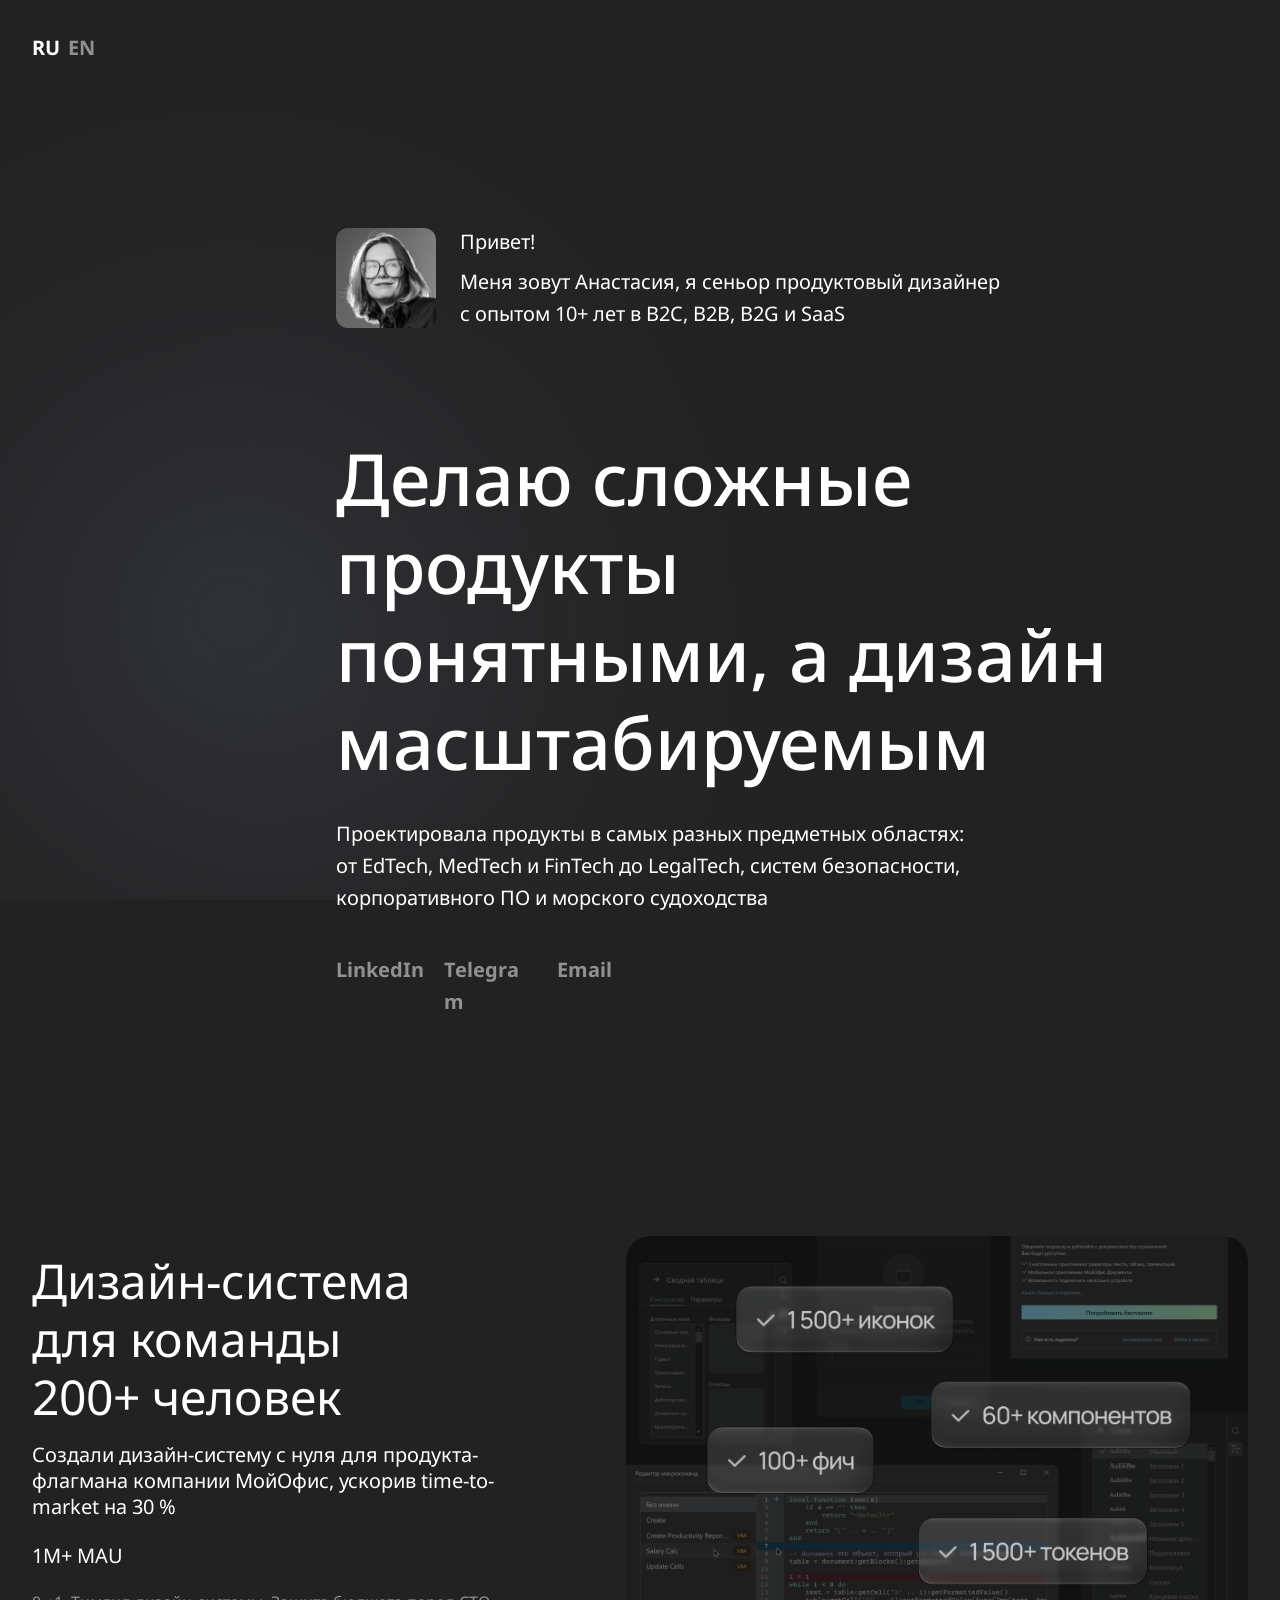
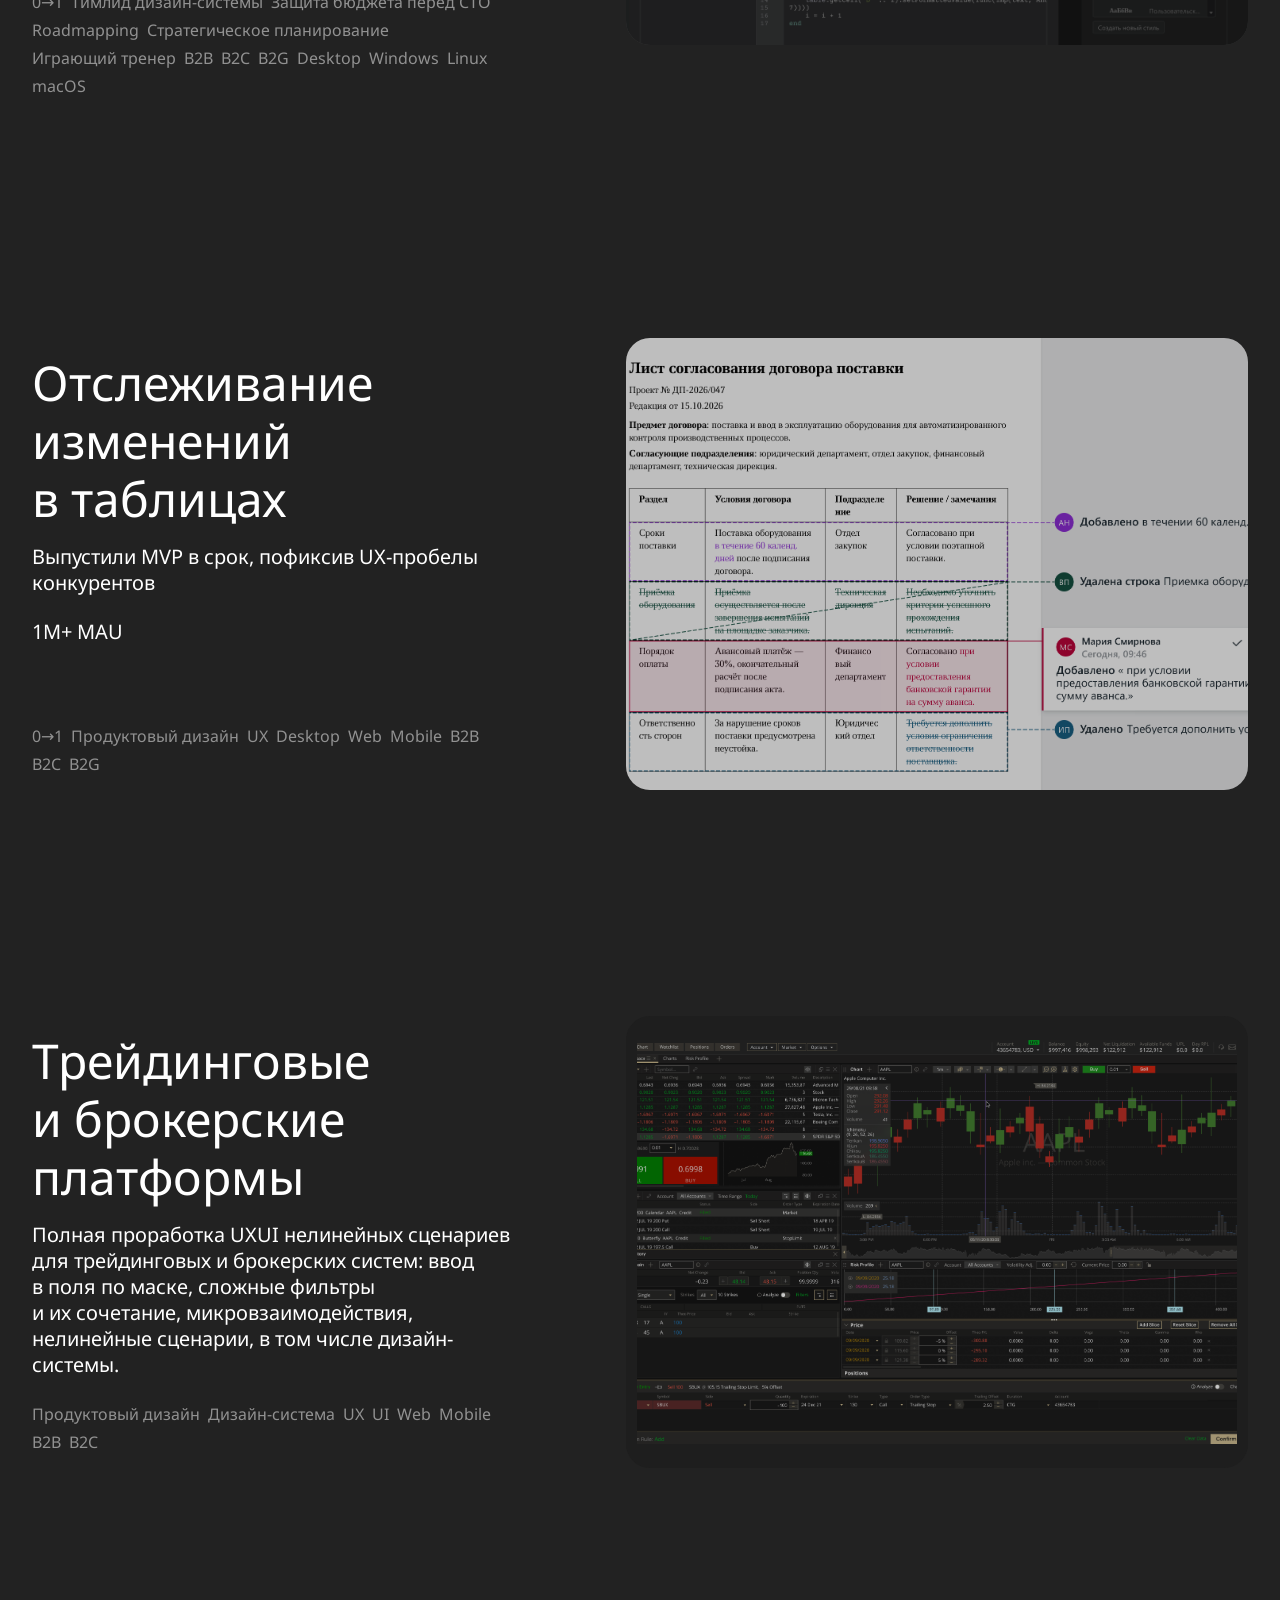
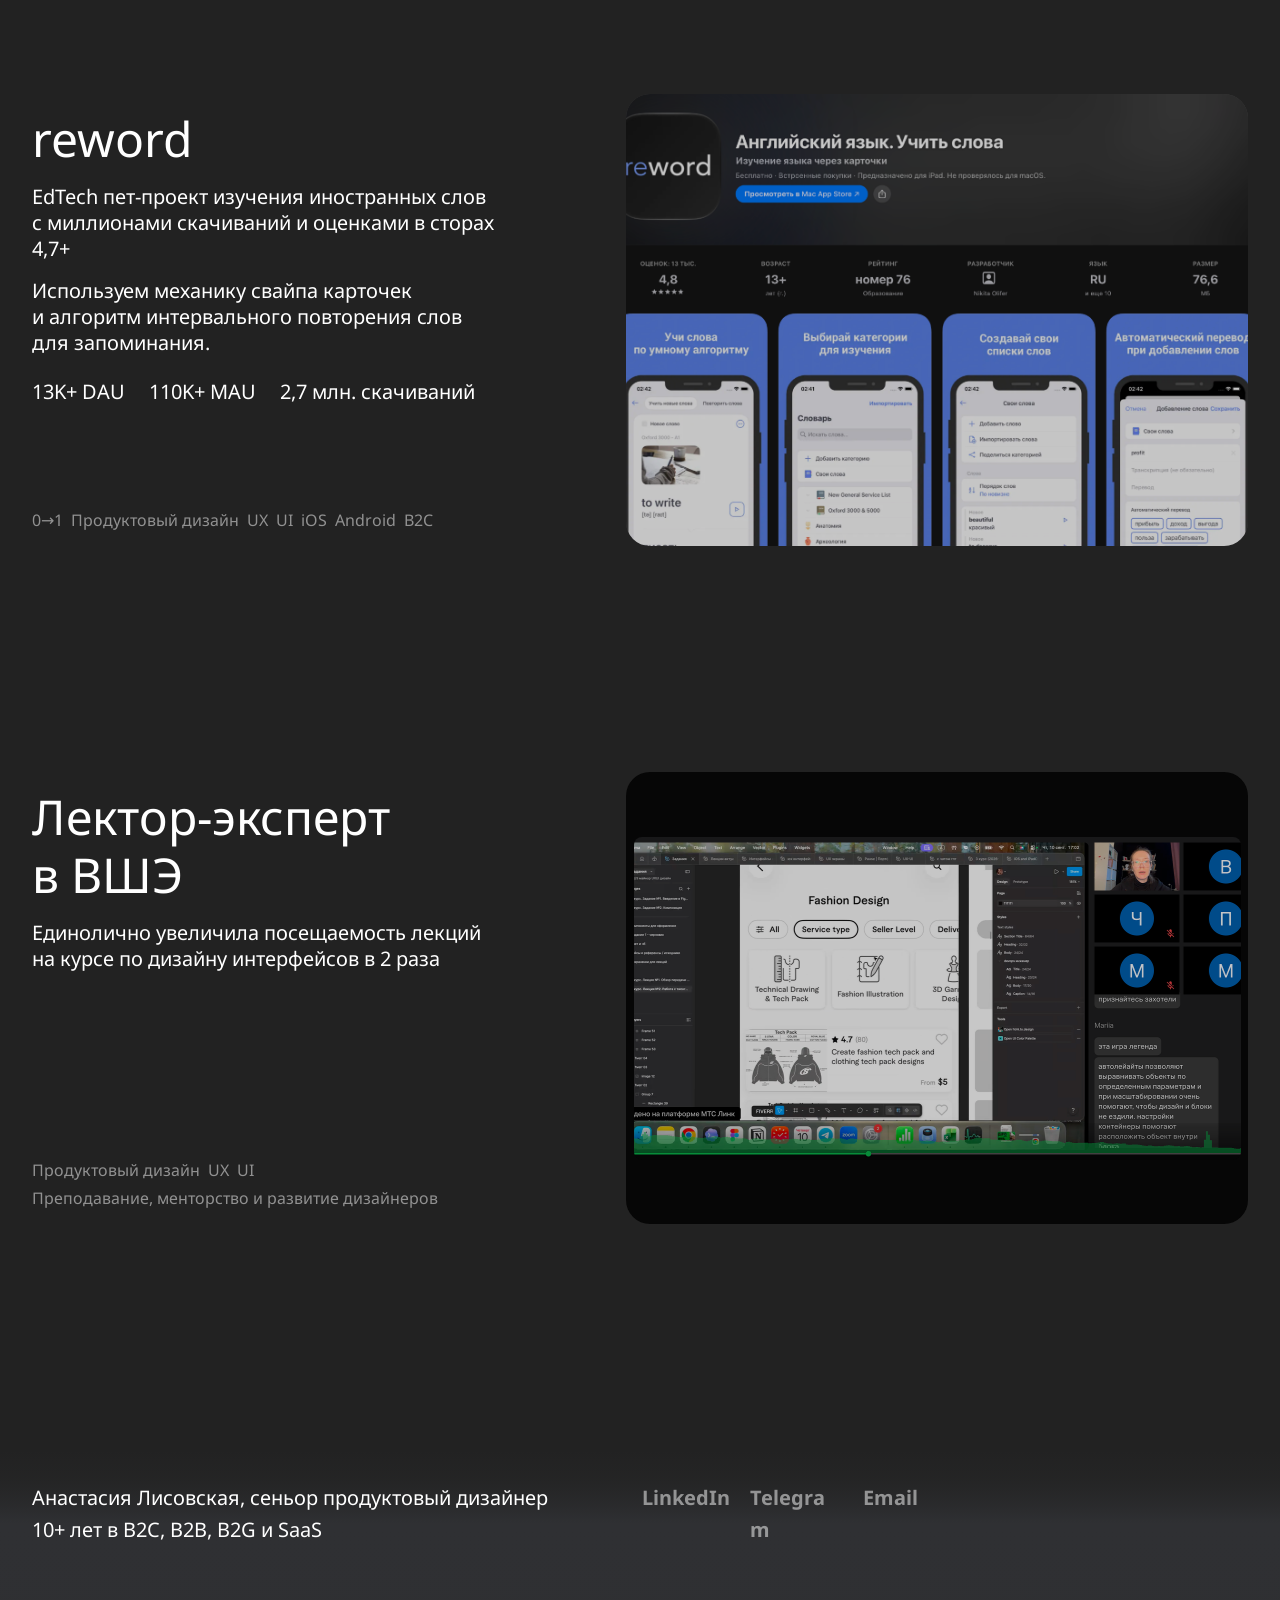
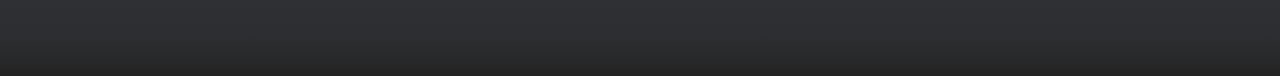
==== commit cf70f88f: "layout optimization" ====
--- a/index.html
+++ b/index.html
@@ -5,13 +5,21 @@
   <meta name="viewport" content="width=device-width, initial-scale=1">
   <meta name="description" content="Анастасия Лисовская — Senior Product Designer. Делаю сложные продукты понятными, а&nbsp;дизайн масштабируемым.">
   <meta name="theme-color" content="#222222">
-  <title>Анастасия Лисовская — Senior Product Designer</title>
+  <title>Анастасия Лисовская — Портфолио</title>
+  <link rel="icon" href="favicon.ico" sizes="16x16 32x32 48x48">
+  <link rel="icon" href="favicon.svg" type="image/svg+xml" sizes="any">
   <link rel="preload" href="assets/noto-sans.ttf" as="font" type="font/ttf" crossorigin>
   <link rel="stylesheet" href="styles.css">
 </head>
 <body>
   <canvas class="page-glow" id="page-glow" aria-hidden="true"></canvas>
   <div class="page">
+    <header class="home-navigation">
+      <nav class="contact-links language-switch" aria-label="Язык">
+        <span lang="ru" aria-current="page">RU</span>
+        <a class="contact-button" href="en/index.html" lang="en" hreflang="en" aria-label="English">EN</a>
+      </nav>
+    </header>
     <main>
       <section class="intro" id="cloud" aria-labelledby="intro-title">
         <canvas class="cloud-canvas" id="cloud-canvas" aria-hidden="true"></canvas>
@@ -29,7 +37,7 @@
         </div>
       </section>
 
-      <div class="projects">
+      <div class="projects" id="projects">
         <article class="project" aria-labelledby="system-title">
           <div class="project-content">
             <div class="project-body">
@@ -37,11 +45,11 @@
                 <h2 id="system-title">Дизайн-система для&nbsp;команды 200+&nbsp;человек</h2>
                 <p>Создали дизайн-систему с&nbsp;нуля для&nbsp;продукта-флагмана компании МойОфис, ускорив time-to-market на&nbsp;30&nbsp;%</p>
               </div>
-              <p class="project-metrics">1M+ MAU</p>
+              <p class="project-metrics">1M+&nbsp;MAU</p>
             </div>
-            <ul class="project-tags"><li>Тимлид дизайн-системы</li><li>Защита бюджета перед CTO</li><li>Roadmapping</li><li>Стратегическое планирование</li><li>Играющий тренер</li><li>B2B</li><li>B2C</li><li>B2G</li><li>Desktop</li><li>Windows</li><li>Linux</li><li>macOS</li></ul>
+            <ul class="project-tags"><li>0→1</li><li>Тимлид дизайн-системы</li><li>Защита бюджета перед&nbsp;CTO</li><li>Roadmapping</li><li>Стратегическое планирование</li><li>Играющий тренер</li><li>B2B</li><li>B2C</li><li>B2G</li><li>Desktop</li><li>Windows</li><li>Linux</li><li>macOS</li></ul>
           </div>
-          <a class="project-image image-system" id="cardDS" href="https://anastasiia-lisovskaia-design.notion.site/200-Time-to-market-30-3a8b2e41e605806e9840cd276e166ae3" target="_blank" rel="noopener noreferrer" aria-label="Дизайн-система МойОфис" data-notion-tooltip><div class="image-layer"></div></a>
+          <a class="project-image image-system" id="cardDS" href="projects/design-system/index.html" aria-label="Дизайн-система МойОфис" data-tooltip-text="Открыть кейс"><div class="image-layer"></div></a>
         </article>
 
         <article class="project" aria-labelledby="tracking-title">
@@ -51,11 +59,11 @@
                 <h2 id="tracking-title">Отслеживание изменений в&nbsp;таблицах</h2>
                 <p>Выпустили MVP в&nbsp;срок, пофиксив UX-пробелы конкурентов</p>
               </div>
-              <p class="project-metrics">1M+ MAU</p>
+              <p class="project-metrics">1M+&nbsp;MAU</p>
             </div>
-            <ul class="project-tags"><li>Продуктовый дизайн</li><li>UX</li><li>Desktop</li><li>Web</li><li>Mobile</li><li>B2B</li><li>B2C</li><li>B2G</li></ul>
+            <ul class="project-tags"><li>0→1</li><li>Продуктовый дизайн</li><li>UX</li><li>Desktop</li><li>Web</li><li>Mobile</li><li>B2B</li><li>B2C</li><li>B2G</li></ul>
           </div>
-          <a class="project-image image-tracking" id="cardTable" href="https://anastasiia-lisovskaia-design.notion.site/MVP-UX-3e8b2e41e60580f89541f365554902d6" target="_blank" rel="noopener noreferrer" aria-label="Отслеживание изменений в&nbsp;таблице документа" data-notion-tooltip><div class="image-layer"></div></a>
+          <a class="project-image image-tracking" id="cardTable" href="projects/track-changes/index.html" aria-label="Отслеживание изменений в&nbsp;таблице документа" data-tooltip-text="Открыть кейс"><div class="image-layer"></div></a>
         </article>
 
         <article class="project" aria-labelledby="fintech-title">
@@ -79,9 +87,9 @@
                 <p>EdTech пет-проект изучения иностранных слов с&nbsp;миллионами скачиваний и&nbsp;оценками в&nbsp;сторах 4,7+</p>
                 <p>Используем механику свайпа карточек и&nbsp;алгоритм интервального повторения слов для&nbsp;запоминания.</p>
               </div>
-              <ul class="project-metrics"><li>13K+ DAU</li><li>110K+ MAU</li><li>2,7&nbsp;млн.&nbsp;скачиваний</li></ul>
+              <ul class="project-metrics"><li>13K+&nbsp;DAU</li><li>110K+&nbsp;MAU</li><li>2,7&nbsp;млн.&nbsp;скачиваний</li></ul>
             </div>
-            <ul class="project-tags"><li>Продуктовый дизайн</li><li>UX</li><li>UI</li><li>iOS</li><li>Android</li><li>B2C</li></ul>
+            <ul class="project-tags"><li>0→1</li><li>Продуктовый дизайн</li><li>UX</li><li>UI</li><li>iOS</li><li>Android</li><li>B2C</li></ul>
           </div>
           <a class="project-image image-reword" id="cardReword" href="https://reword.app/ru/en" target="_blank" rel="noopener noreferrer" aria-label="Приложение reword для&nbsp;изучения иностранных слов" data-tooltip-text="Открыть сайт"><div class="image-layer"></div></a>
         </article>
--- a/styles.css
+++ b/styles.css
@@ -62,6 +62,9 @@
   line-height: 88px;
 }
 
+/* With the intro's quarter-width left inset, this makes the total right inset half the left. */
+.intro > h1 { margin-inline-end: calc(100% / 6 - 16px); }
+
 .intro-description { max-width: 688px; margin-top: 32px; line-height: 32px; }
 
 .contact-links {
@@ -106,7 +109,7 @@
   gap: 8px;
   font-size: 16px;
   line-height: 20px;
-  opacity: 0.4;
+  opacity: 0.5;
 }
 
 .project-body { display: flex; flex-direction: column; gap: 24px; }
@@ -136,6 +139,7 @@
   opacity: 0.94;
 }
 
+.image-system { align-self: start; height: auto; }
 .image-system .image-layer { background-image: url("assets/design-system.png"); }
 
 .image-fintech { background: #1e1e1e; }
@@ -179,6 +183,7 @@
 @media (max-width: 1023px) {
   .greeting-break { display: none; }
   .intro { min-height: 0; padding: 126px 32px 70px; }
+  .intro > h1 { margin-inline-end: -16px; }
   .projects { gap: 126px; margin-top: 126px; }
   .project { grid-template-columns: minmax(0, 1fr); gap: 32px; min-height: 0; }
   .project-content { gap: 32px; }
@@ -221,11 +226,27 @@
   font: inherit;
   text-align: left;
   text-decoration: none;
-  opacity: 0.4;
+  opacity: 0.5;
   transition: opacity 200ms ease-out;
 }
 
 a.contact-button, a.project-image { cursor: pointer; }
+.home-navigation {
+  position: absolute;
+  z-index: 1;
+  top: 24px;
+  left: 32px;
+}
+
+.case-navigation { display: flex; flex-wrap: wrap; align-items: center; gap: 8px 12px; }
+.case-navigation > :last-child { margin-inline-start: auto; }
+.contact-links.language-switch {
+  flex-wrap: nowrap;
+  align-items: center;
+  gap: 8px;
+}
+.language-switch.contact-links .contact-button { width: auto; min-width: 24px; }
+
 a.project-image { color: inherit; text-decoration: none; }
 .page { overflow-x: clip; }
 .contact-button:active, .contact-button:focus-visible { opacity: 1; }
@@ -300,6 +321,7 @@
 }
 
 @media (max-width: 767px) {
+  .home-navigation { top: 16px; }
   .cloud-canvas {
     mask-image: linear-gradient(#000 70%, transparent);
   }
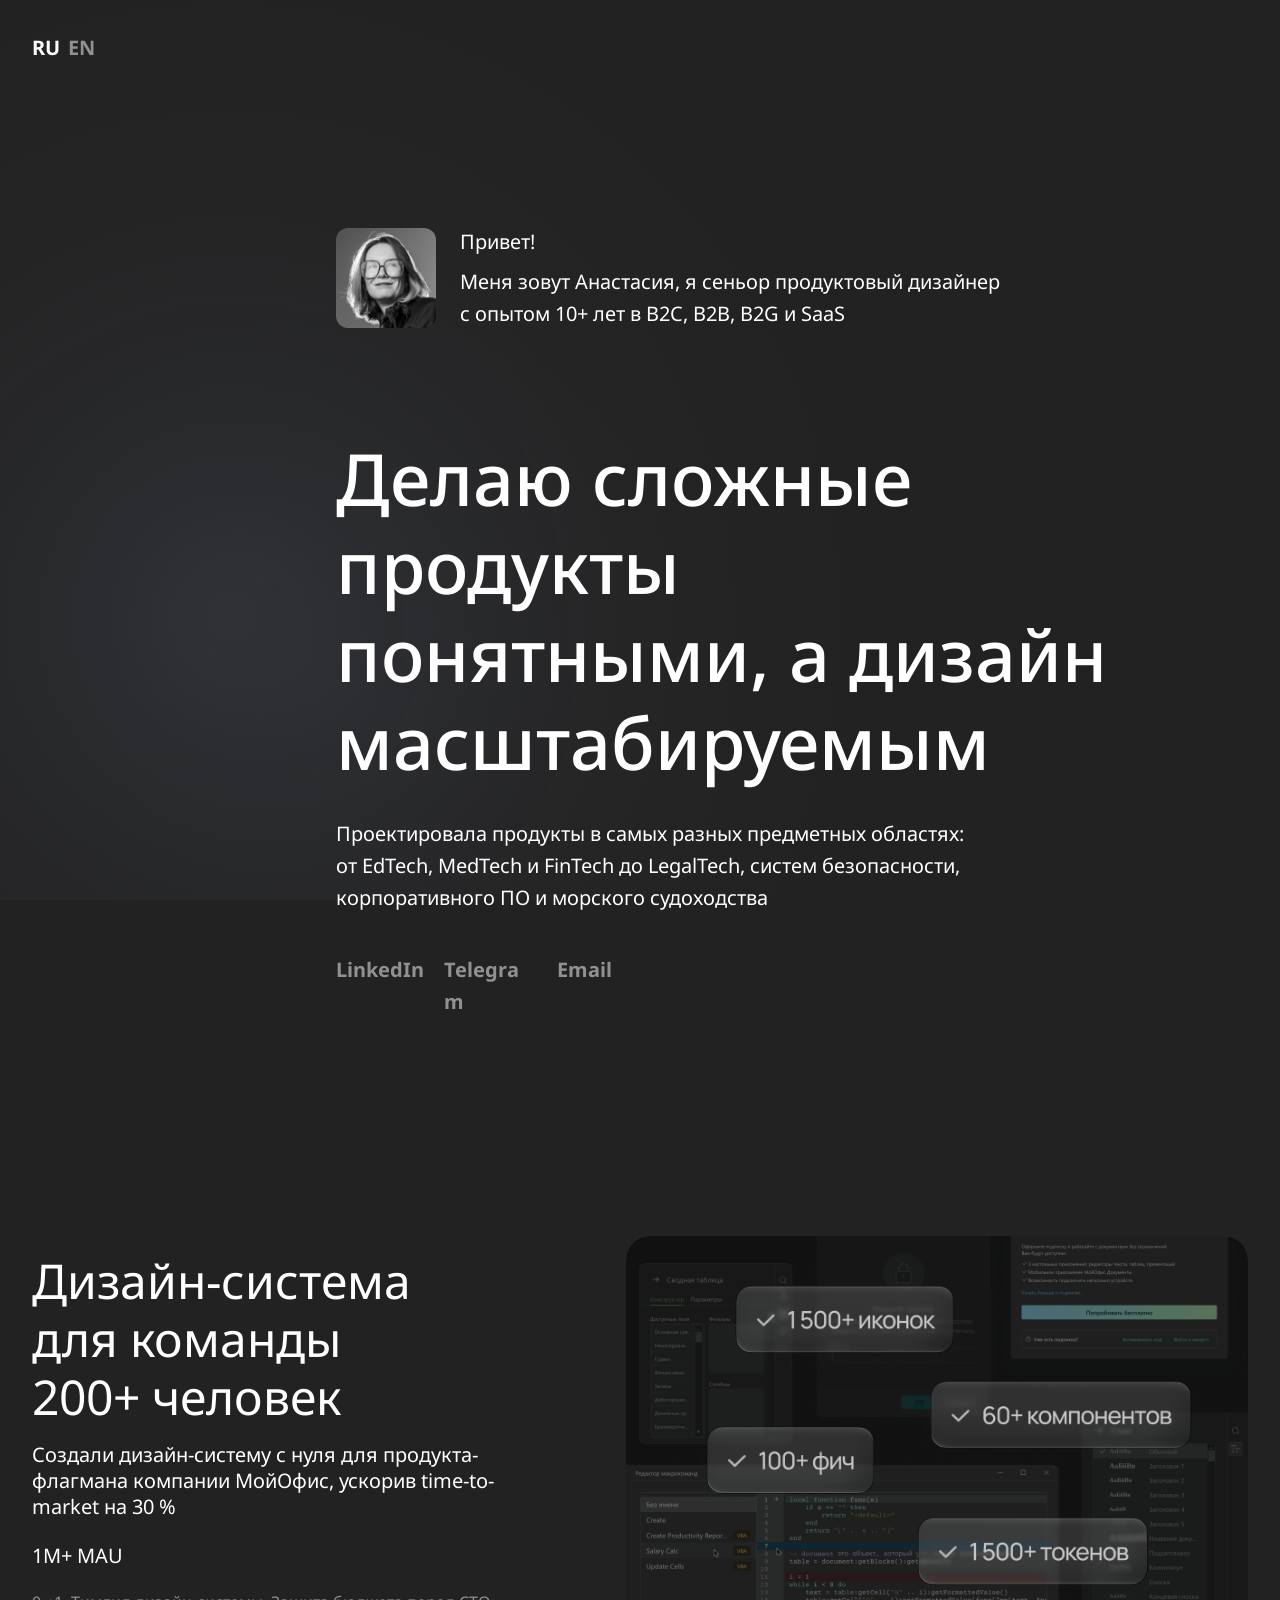
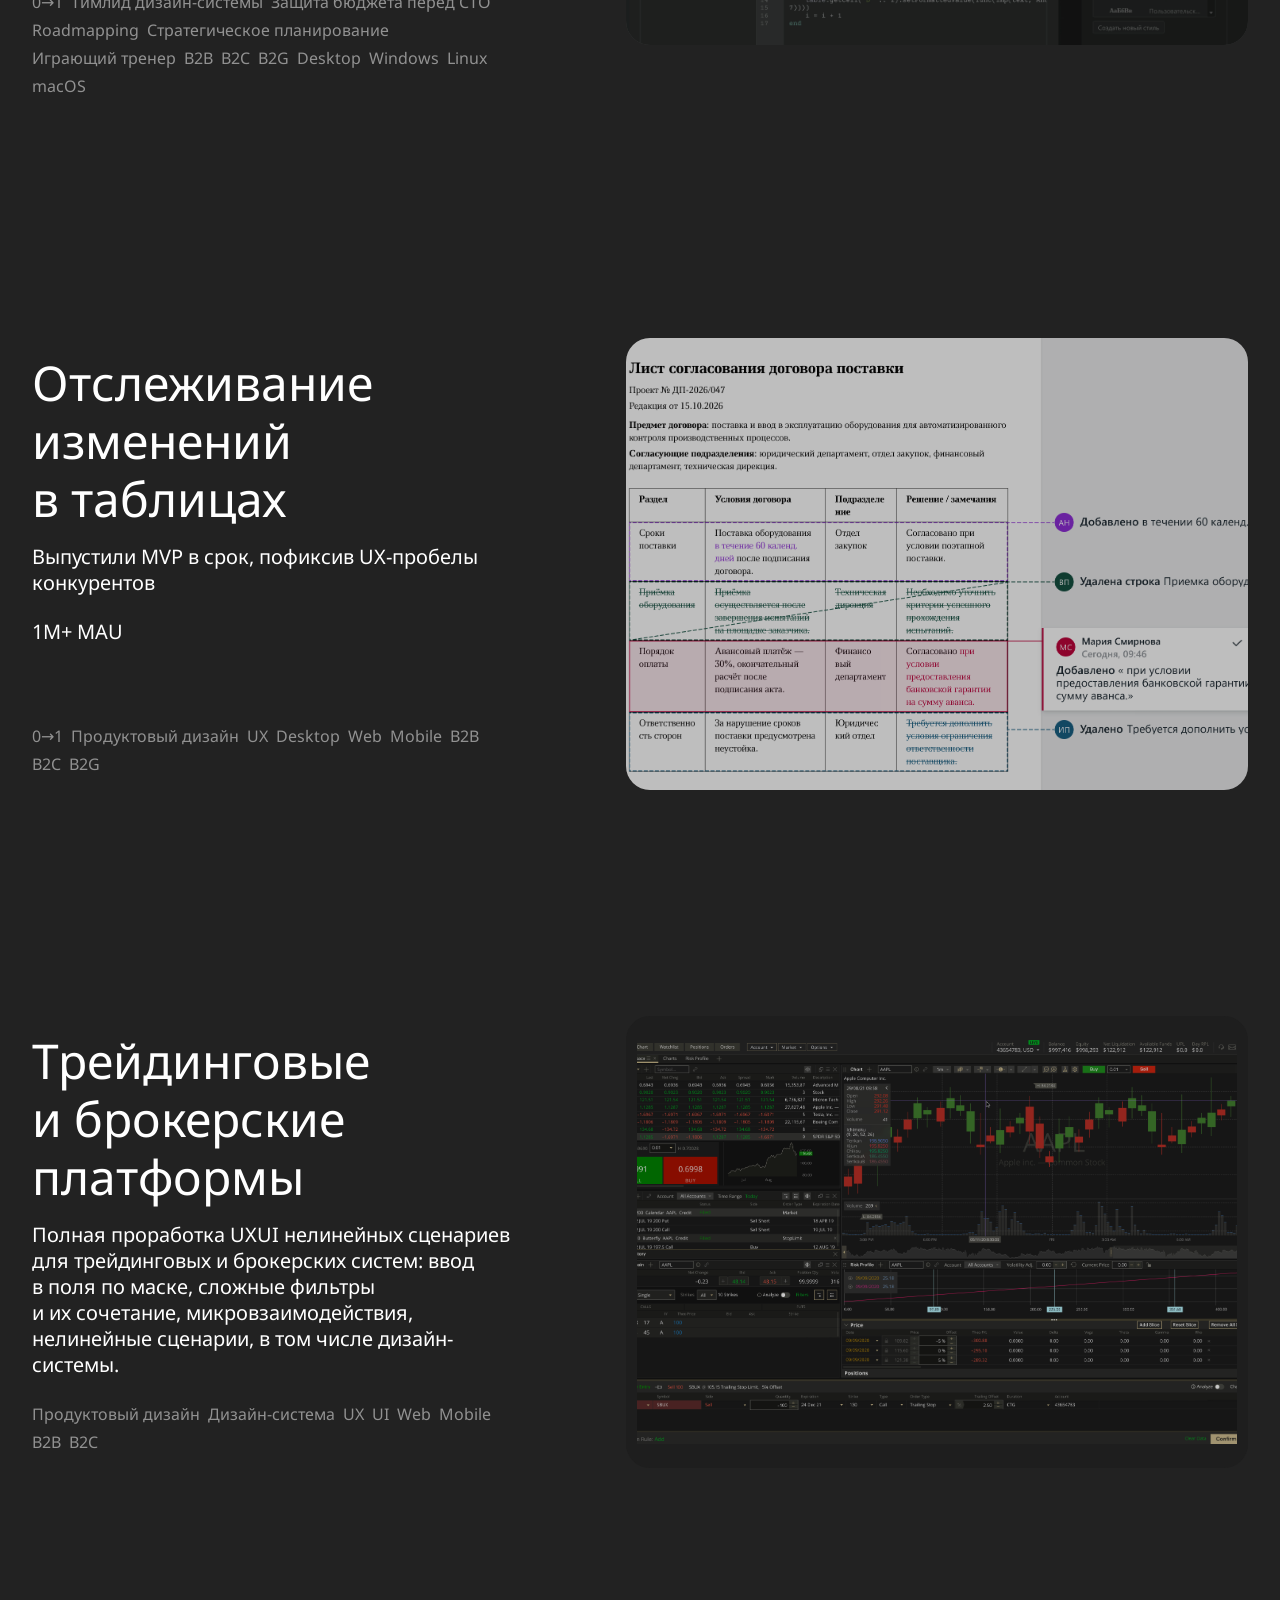
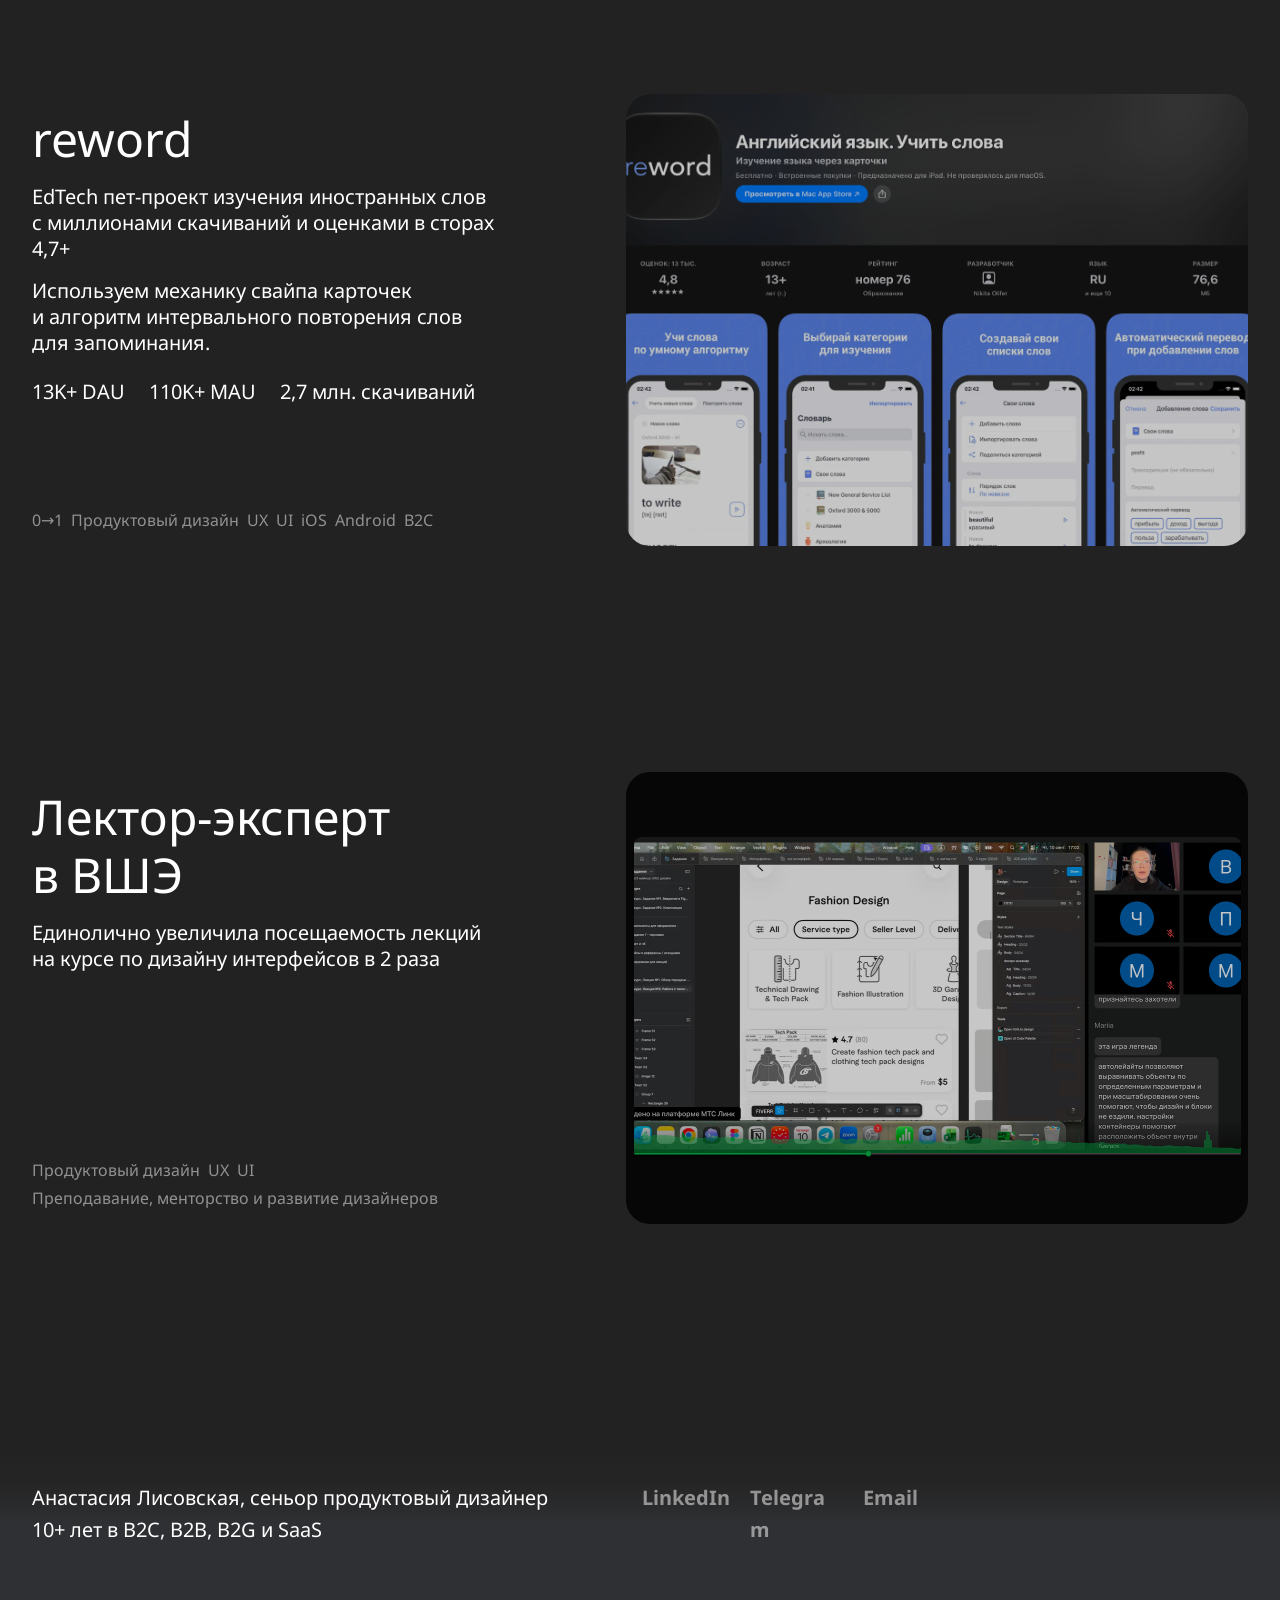
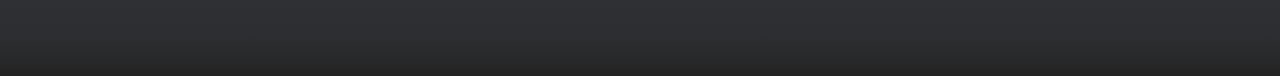
==== commit 83001105: "Optimization and final touches" ====
--- a/index.html
+++ b/index.html
@@ -4,11 +4,25 @@
   <meta charset="UTF-8">
   <meta name="viewport" content="width=device-width, initial-scale=1">
   <meta name="description" content="Анастасия Лисовская — Senior Product Designer. Делаю сложные продукты понятными, а&nbsp;дизайн масштабируемым.">
+  <meta property="og:type" content="website">
+  <meta property="og:title" content="Анастасия Лисовская — Портфолио">
+  <meta property="og:description" content="Делаю сложные продукты понятными, а дизайн масштабируемым.">
+  <meta property="og:url" content="https://lisovskaia-design.pro/">
+  <meta property="og:image" content="https://lisovskaia-design.pro/assets/og/portfolio.jpg">
+  <meta property="og:image:width" content="1200">
+  <meta property="og:image:height" content="630">
+  <meta property="og:image:alt" content="Чёрно-белый портрет Анастасии Лисовской.">
+  <meta property="og:locale" content="ru_RU">
+  <meta property="og:locale:alternate" content="en_US">
+  <meta name="twitter:card" content="summary_large_image">
+  <meta name="twitter:title" content="Анастасия Лисовская — Портфолио">
+  <meta name="twitter:description" content="Делаю сложные продукты понятными, а дизайн масштабируемым.">
+  <meta name="twitter:image" content="https://lisovskaia-design.pro/assets/og/portfolio.jpg">
   <meta name="theme-color" content="#222222">
   <title>Анастасия Лисовская — Портфолио</title>
   <link rel="icon" href="favicon.ico" sizes="16x16 32x32 48x48">
   <link rel="icon" href="favicon.svg" type="image/svg+xml" sizes="any">
-  <link rel="preload" href="assets/noto-sans.ttf" as="font" type="font/ttf" crossorigin>
+  <link rel="preload" href="assets/noto-sans.woff2" as="font" type="font/woff2" crossorigin>
   <link rel="stylesheet" href="styles.css">
 </head>
 <body>
--- a/styles.css
+++ b/styles.css
@@ -1,6 +1,11 @@
+:root {
+  --radius-lg: 24px;
+  --radius-sm: 12px;
+}
+
 @font-face {
   font-family: "Noto Sans";
-  src: url("assets/noto-sans.ttf") format("truetype");
+  src: url("assets/noto-sans.woff2") format("woff2");
   font-style: normal;
   font-weight: 100 900;
   font-display: swap;
@@ -42,8 +47,9 @@
   flex: 0 0 100px;
   width: 100px;
   height: 100px;
-  border-radius: 12px;
+  border-radius: var(--radius-sm);
   background: url("assets/anastasia.png") 25.926% 0% / 112.273% no-repeat;
+  background-image: image-set(url("assets/anastasia.avif") type("image/avif"), url("assets/anastasia.png"));
 }
 
 .greeting-text {
@@ -118,6 +124,7 @@
 
 
 .project-image {
+  content-visibility: auto;
   position: relative;
   align-self: stretch;
   justify-self: end;
@@ -126,7 +133,7 @@
   height: 100%;
   aspect-ratio: 688 / 452;
   overflow: hidden;
-  border-radius: 24px;
+  border-radius: var(--radius-lg);
   background: #3c3c3c;
   transform-origin: center;
 }
@@ -136,22 +143,38 @@
 .image-tracking .image-layer {
   inset: -38.938% -33.736% -6.637% -32.884%;
   background-image: url("assets/tracking.png");
+  background-image: image-set(url("assets/tracking.webp") type("image/webp"), url("assets/tracking.png"));
   opacity: 0.94;
 }
 
 .image-system { align-self: start; height: auto; }
-.image-system .image-layer { background-image: url("assets/design-system.png"); }
+.image-system .image-layer {
+  background-image: url("assets/design-system.png");
+  background-image: image-set(url("assets/design-system.avif") type("image/avif"), url("assets/design-system.png"));
+}
+
+html:lang(en) .image-system .image-layer {
+  background-image: url("assets/design-system-en.png");
+  background-image: image-set(url("assets/design-system-en.avif") type("image/avif"), url("assets/design-system-en.png"));
+}
 
 .image-fintech { background: #1e1e1e; }
 .image-fintech .image-layer {
   inset: 5.31% 1.744%;
   background-image: url("assets/fintech.png");
+  background-image: image-set(url("assets/fintech.avif") type("image/avif"), url("assets/fintech.png"));
 }
 
 .image-reword .image-layer {
   inset: -1.327% 0 -93.363%;
   background-position: 50% 0;
   background-image: url("assets/reword.png");
+  background-image: image-set(url("assets/reword.avif") type("image/avif"), url("assets/reword.png"));
+}
+
+html:lang(en) .image-reword .image-layer {
+  background-image: url("assets/reword-en.png");
+  background-image: image-set(url("assets/reword-en.avif") type("image/avif"), url("assets/reword-en.png"));
 }
 
 .image-hse { background: #060606; }
@@ -159,6 +182,7 @@
   inset: 14.381% 1.163% 14.159% 1.308%;
   border-radius: 8px;
   background-image: url("assets/hse.png");
+  background-image: image-set(url("assets/hse.avif") type("image/avif"), url("assets/hse.png"));
 }
 
 .footer {
